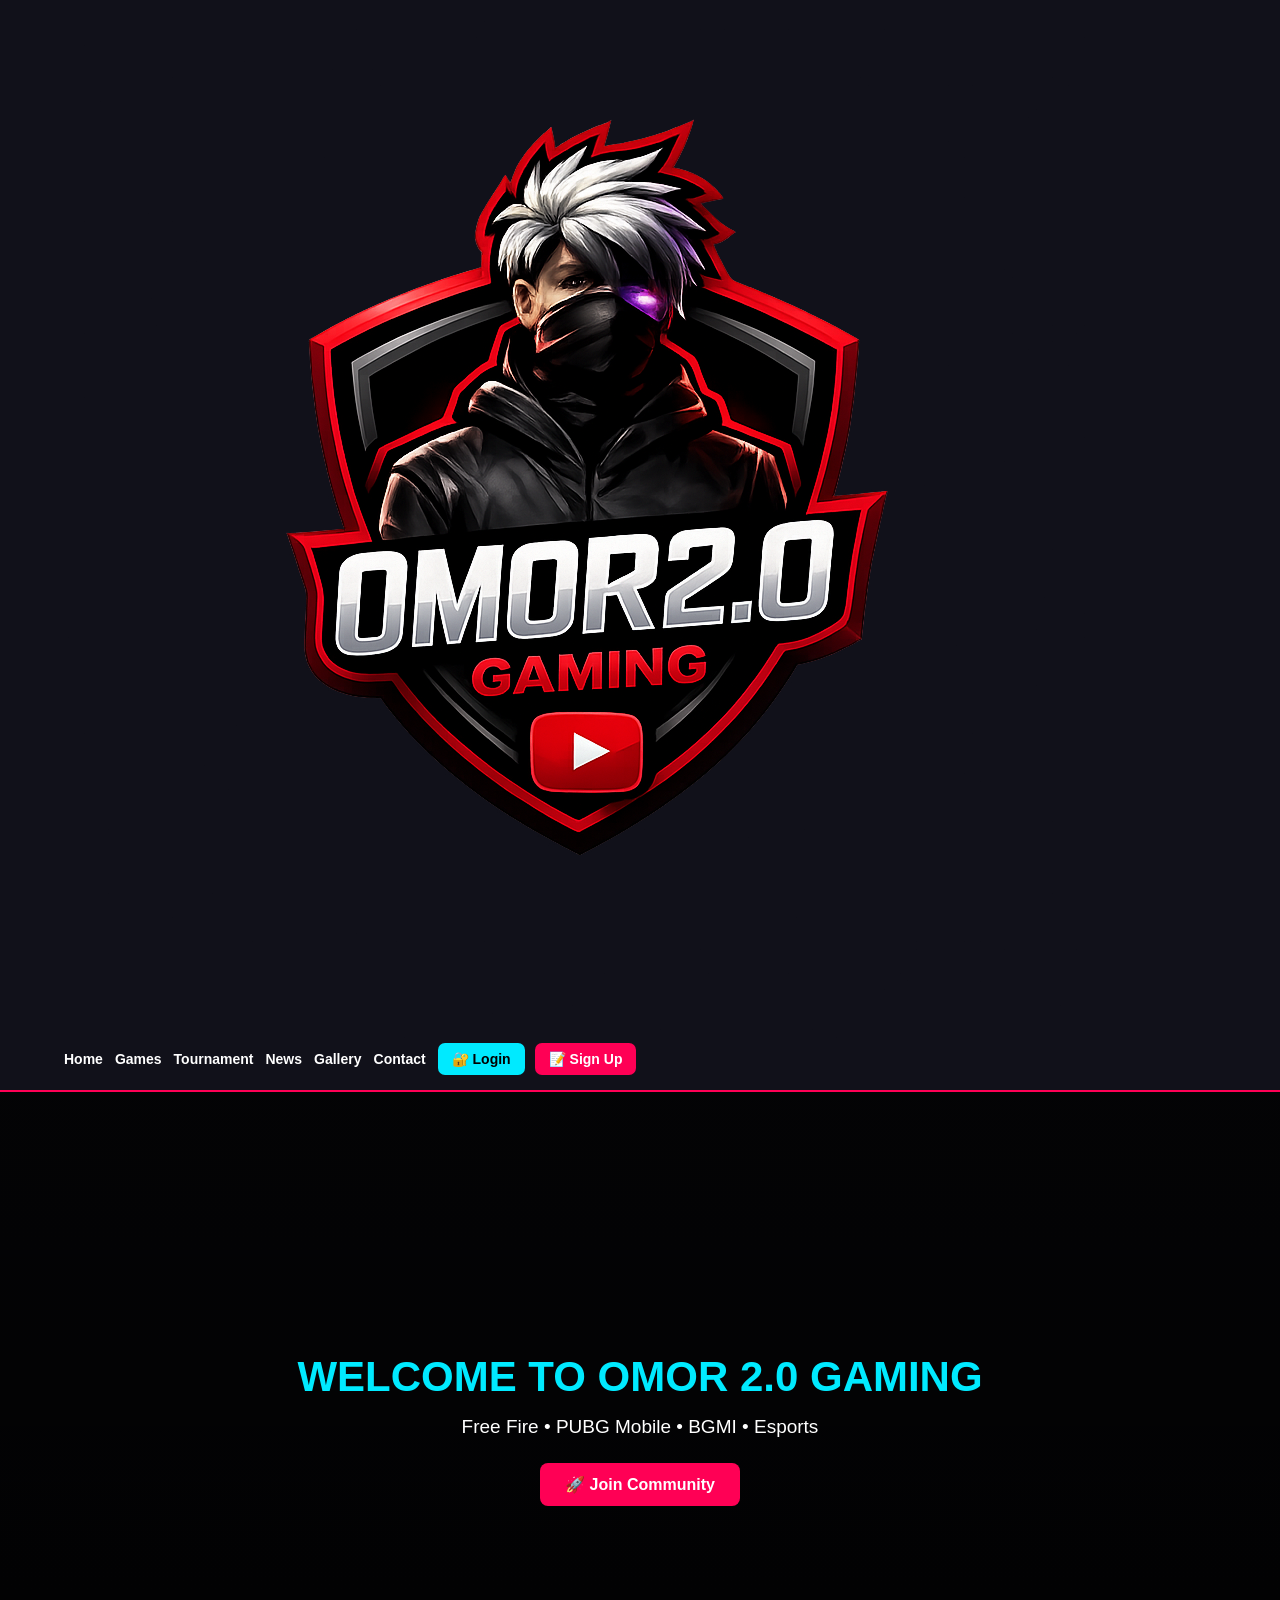
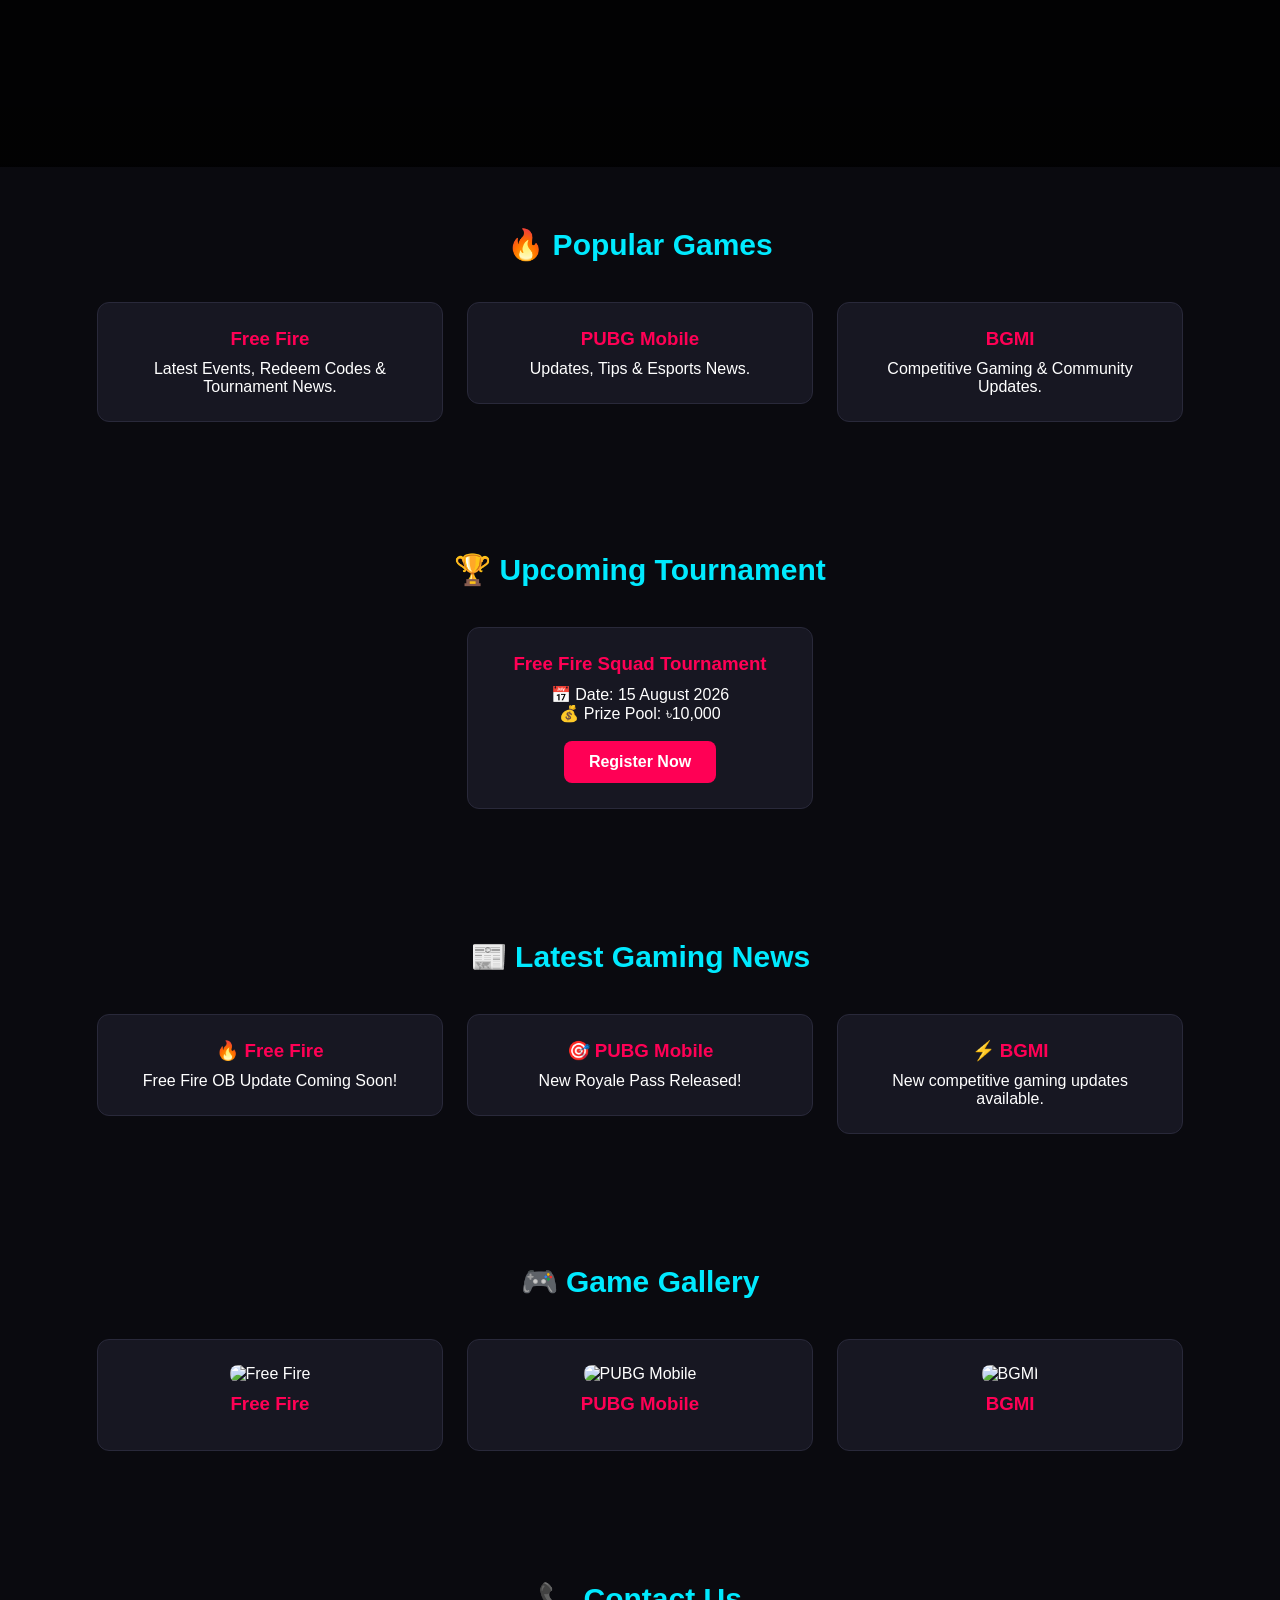
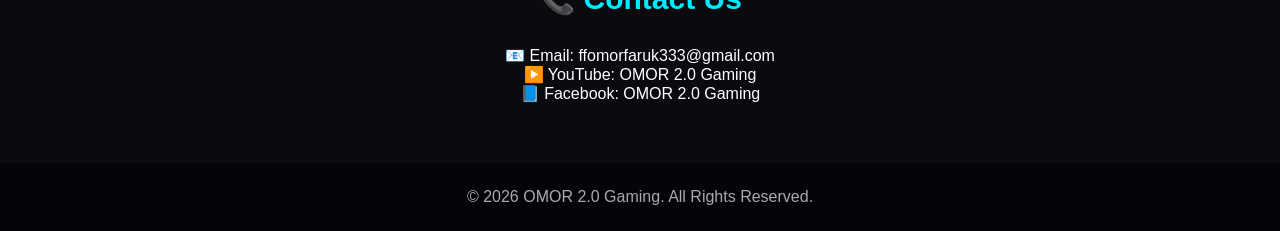
==== index.html @ 2eb61fa4 "Update index.html" ====
<!DOCTYPE html>
<html lang="en">

<head>

<meta charset="UTF-8">
<meta name="viewport" content="width=device-width, initial-scale=1.0">

<title>OMOR 2.0 Gaming</title>

<style>

*{
margin:0;
padding:0;
box-sizing:border-box;
scroll-behavior:smooth;
}

body{
font-family:Arial,sans-serif;
background:#0a0a0f;
color:white;
}

header{

background:#11111a;

padding:15px 5%;

display:flex;

justify-content:space-between;

align-items:center;

flex-wrap:wrap;

border-bottom:2px solid #ff0055;

position:sticky;

top:0;

z-index:1000;
}

.logo h1{
color:#00eaff;
font-size:22px;
}

nav{

display:flex;

align-items:center;

gap:12px;

flex-wrap:wrap;
}

nav a{

color:white;

text-decoration:none;

font-weight:bold;

font-size:14px;
}

nav a:hover{
color:#00eaff;
}

.login-btn{

background:#00eaff;

color:#000 !important;

padding:8px 14px;

border-radius:7px;
}

.signup-btn{

background:#ff0055;

color:white !important;

padding:8px 14px;

border-radius:7px;
}

#userArea{

display:flex;

align-items:center;

gap:10px;

flex-wrap:wrap;
}

.welcome{

color:#00ff88;

font-weight:bold;
}

.hero{

min-height:75vh;

display:flex;

flex-direction:column;

justify-content:center;

align-items:center;

text-align:center;

padding:30px 20px;

background:

linear-gradient(rgba(0,0,0,.65),rgba(0,0,0,.85)),

url("https://wallpapercave.com/wp/wp5128415.jpg");

background-size:cover;

background-position:center;
}

.hero h2{

font-size:42px;

color:#00eaff;

margin-bottom:15px;
}

.hero p{

font-size:19px;

margin-bottom:25px;
}

.btn{

display:inline-block;

padding:12px 25px;

background:#ff0055;

color:white;

text-decoration:none;

border-radius:8px;

font-weight:bold;
}

section{

padding:60px 5%;

text-align:center;
}

section h2{

color:#00eaff;

margin-bottom:30px;

font-size:30px;
}

.card{

display:inline-block;

vertical-align:top;

width:30%;

min-width:250px;

margin:10px;

padding:25px;

background:#171722;

border:1px solid #29293a;

border-radius:12px;
}

.card h3{

color:#ff0055;

margin-bottom:10px;
}

.gallery img{

width:100%;

height:190px;

object-fit:cover;

border-radius:8px;

margin-bottom:10px;
}

.contact p{
margin:10px;
}

footer{

background:#050509;

text-align:center;

padding:25px;

color:#aaa;
}

@media(max-width:700px){

header{

flex-direction:column;

gap:12px;
}

nav{

justify-content:center;
}

.hero h2{

font-size:30px;
}

.hero p{

font-size:16px;
}

.card{

width:90%;
}

}

</style>

</head>

<body>


<header>

<div class="logo">

<img src="file_00000000846081fab94b4e0616ced543.png" alt="OMOR 2.0 Gaming Logo">

</div>


<nav>

<a href="#home">Home</a>

<a href="#games">Games</a>

<a href="#tournament">Tournament</a>

<a href="#news">News</a>

<a href="#gallery">Gallery</a>

<a href="#contact">Contact</a>


<div id="userArea">

<a href="login.html" class="login-btn" id="loginBtn">
🔐 Login
</a>

<a href="signup.html" class="signup-btn" id="signupBtn">
📝 Sign Up
</a>

</div>

</nav>

</header>


<section class="hero" id="home">

<h2>WELCOME TO OMOR 2.0 GAMING</h2>

<p>
Free Fire • PUBG Mobile • BGMI • Esports
</p>

<a href="signup.html" class="btn">
🚀 Join Community
</a>

</section>


<section id="games">

<h2>🔥 Popular Games</h2>

<div class="card">

<h3>Free Fire</h3>

<p>
Latest Events, Redeem Codes & Tournament News.
</p>

</div>


<div class="card">

<h3>PUBG Mobile</h3>

<p>
Updates, Tips & Esports News.
</p>

</div>


<div class="card">

<h3>BGMI</h3>

<p>
Competitive Gaming & Community Updates.
</p>

</div>

</section>


<section id="tournament">

<h2>🏆 Upcoming Tournament</h2>

<div class="card">

<h3>Free Fire Squad Tournament</h3>

<p>📅 Date: 15 August 2026</p>

<p>💰 Prize Pool: ৳10,000</p>

<br>

<a href="register.html" class="btn">
  Register Now
</a>

</div>

</section>


<section id="news">

<h2>📰 Latest Gaming News</h2>

<div class="card">

<h3>🔥 Free Fire</h3>

<p>
Free Fire OB Update Coming Soon!
</p>

</div>


<div class="card">

<h3>🎯 PUBG Mobile</h3>

<p>
New Royale Pass Released!
</p>

</div>


<div class="card">

<h3>⚡ BGMI</h3>

<p>
New competitive gaming updates available.
</p>

</div>

</section>


<section class="gallery" id="gallery">

<h2>🎮 Game Gallery</h2>


<div class="card">

<img
src="https://wallpapercave.com/wp/wp5128415.jpg"
alt="Free Fire"
>

<h3>Free Fire</h3>

</div>


<div class="card">

<img
src="https://wallpapercave.com/wp/wp6113649.jpg"
alt="PUBG Mobile"
>

<h3>PUBG Mobile</h3>

</div>


<div class="card">

<img
src="https://wallpapercave.com/wp/wp7418474.jpg"
alt="BGMI"
>

<h3>BGMI</h3>

</div>

</section>


<section id="contact">

<h2>📞 Contact Us</h2>

<p>📧 Email: ffomorfaruk333@gmail.com</p>

<p>▶️ YouTube: OMOR 2.0 Gaming</p>

<p>📘 Facebook: OMOR 2.0 Gaming</p>

</section>


<footer>

<p>
© 2026 OMOR 2.0 Gaming. All Rights Reserved.
</p>

</footer>


<script>

document.addEventListener(
"DOMContentLoaded",
function(){

const loggedIn =
localStorage.getItem("omorLoggedIn");

const savedUser =
localStorage.getItem("omorUser");

const loginBtn =
document.getElementById("loginBtn");

const signupBtn =
document.getElementById("signupBtn");

const userArea =
document.getElementById("userArea");


if(
loggedIn === "true" &&
savedUser
){

let user;

try{

user=JSON.parse(savedUser);

}catch(error){

localStorage.removeItem("omorLoggedIn");

return;

}


if(loginBtn){
loginBtn.remove();
}

if(signupBtn){
signupBtn.remove();
}


const welcome =
document.createElement("span");

welcome.className="welcome";

welcome.textContent =
"👤 Welcome, " +
(user.name || "User");


userArea.appendChild(welcome);


const logoutBtn =
document.createElement("a");

logoutBtn.href="#";

logoutBtn.className="signup-btn";

logoutBtn.textContent=
"🚪 Logout";


logoutBtn.onclick =
function(e){

e.preventDefault();

localStorage.removeItem(
"omorLoggedIn"
);

window.location.reload();

};


userArea.appendChild(
logoutBtn
);

}

});

</script>


</body>

</html>
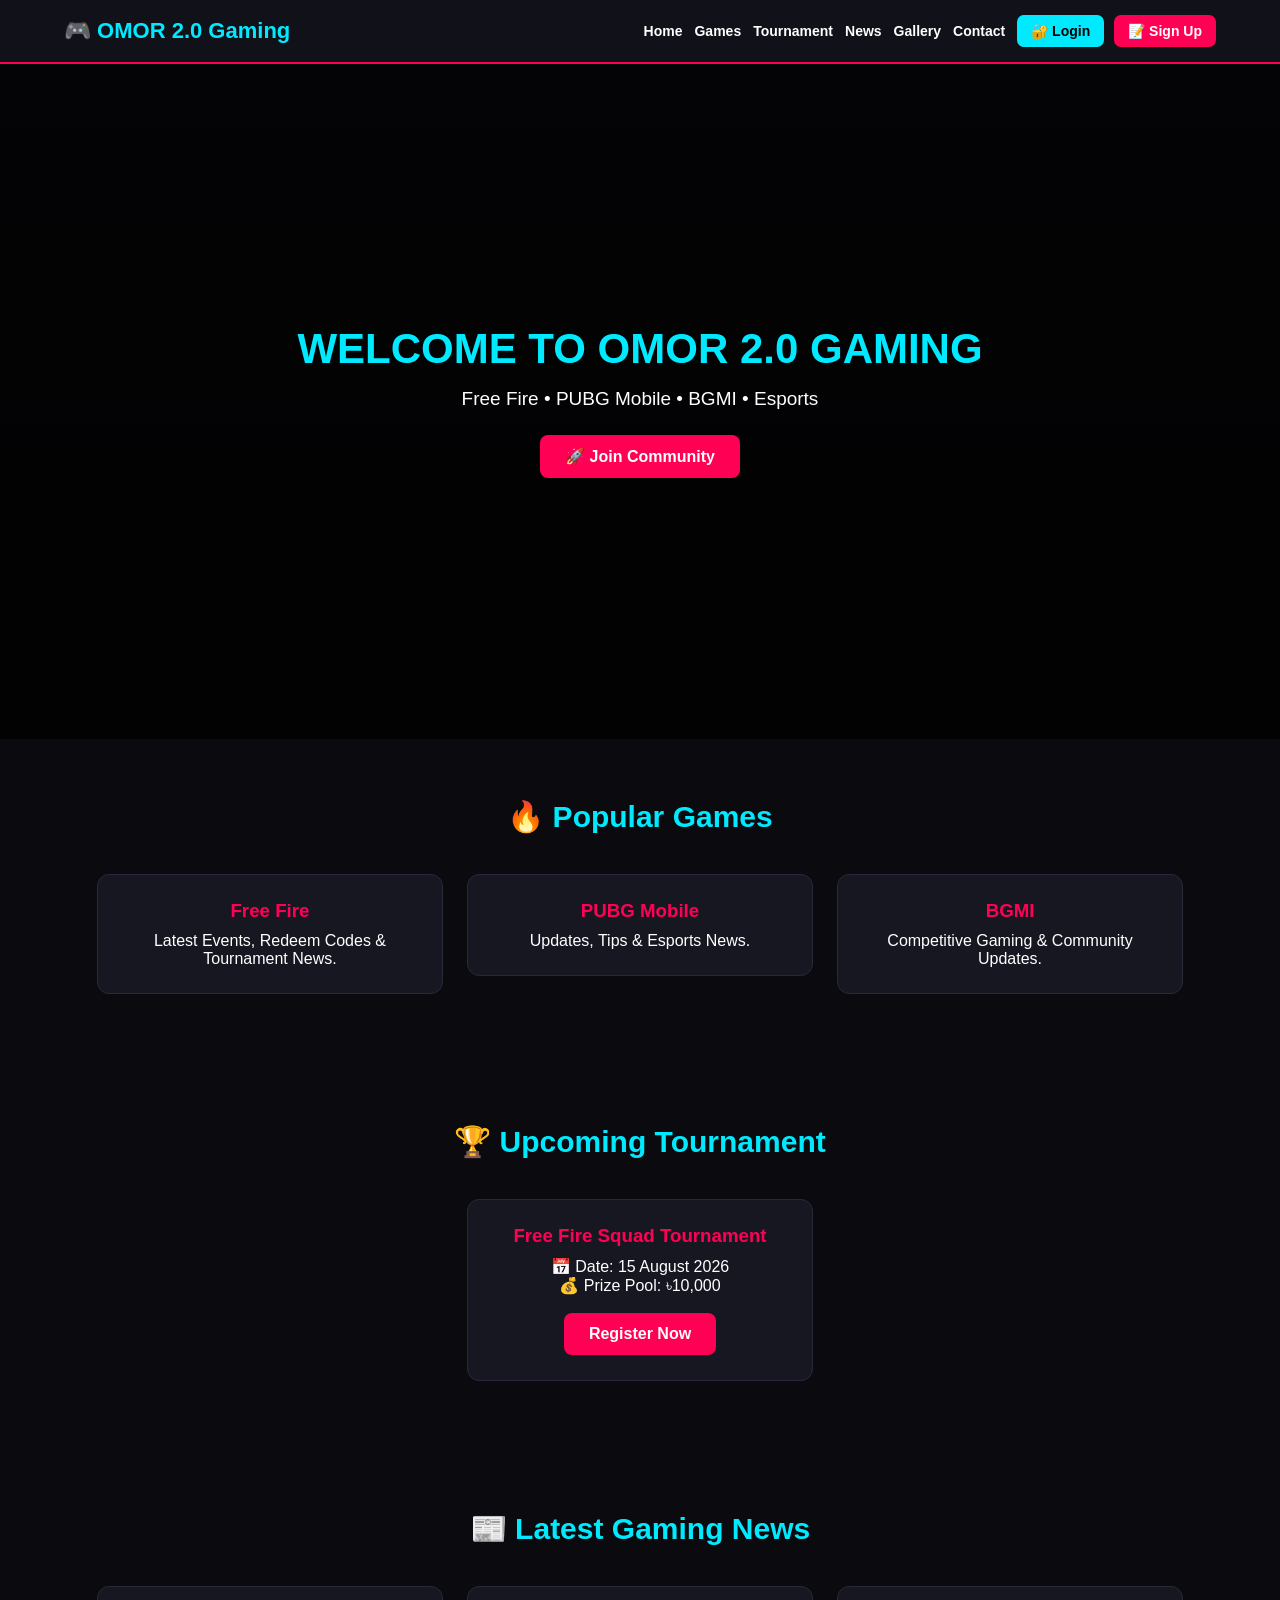
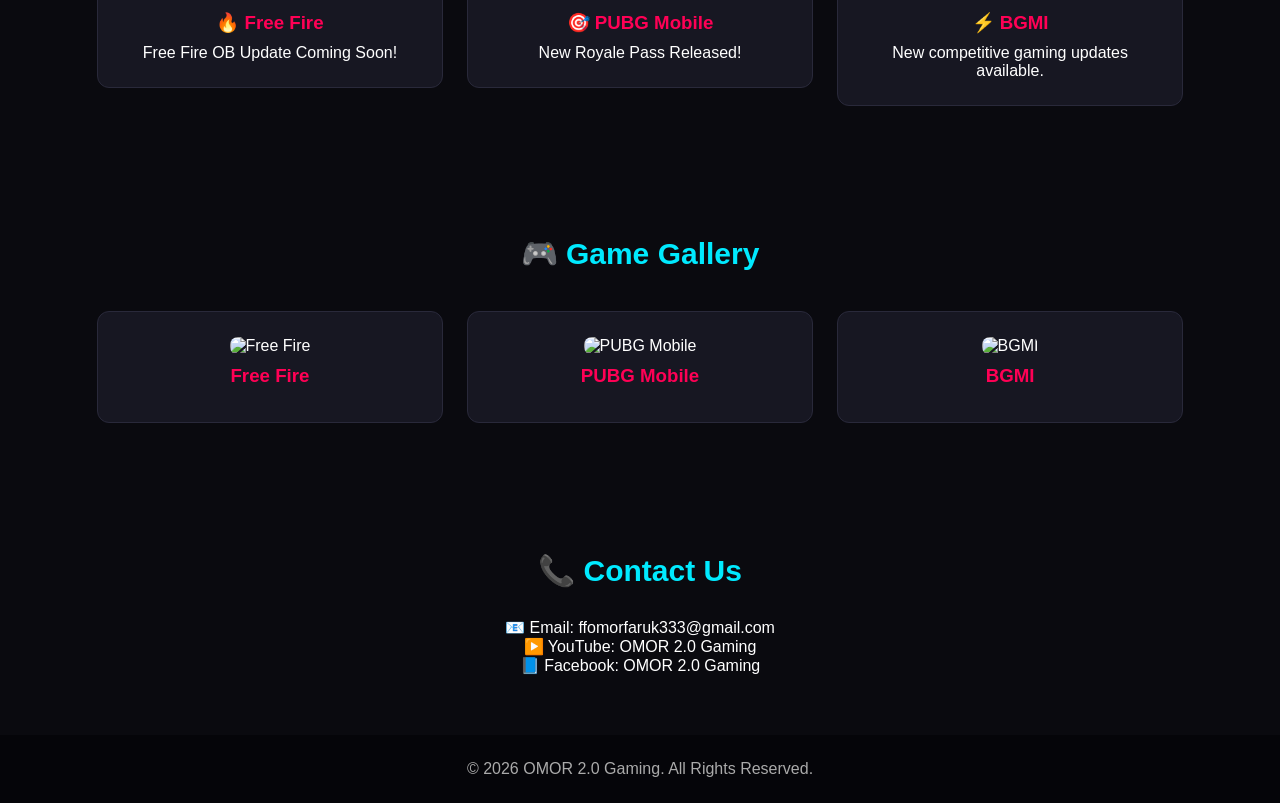
==== commit 2c9c371f: "Update index.html" ====
--- a/index.html
+++ b/index.html
@@ -291,7 +291,7 @@
 
 <div class="logo">
 
-<img src="file_00000000846081fab94b4e0616ced543.png" alt="OMOR 2.0 Gaming Logo">
+<h1>🎮 OMOR 2.0 Gaming</h1>
 
 </div>
 
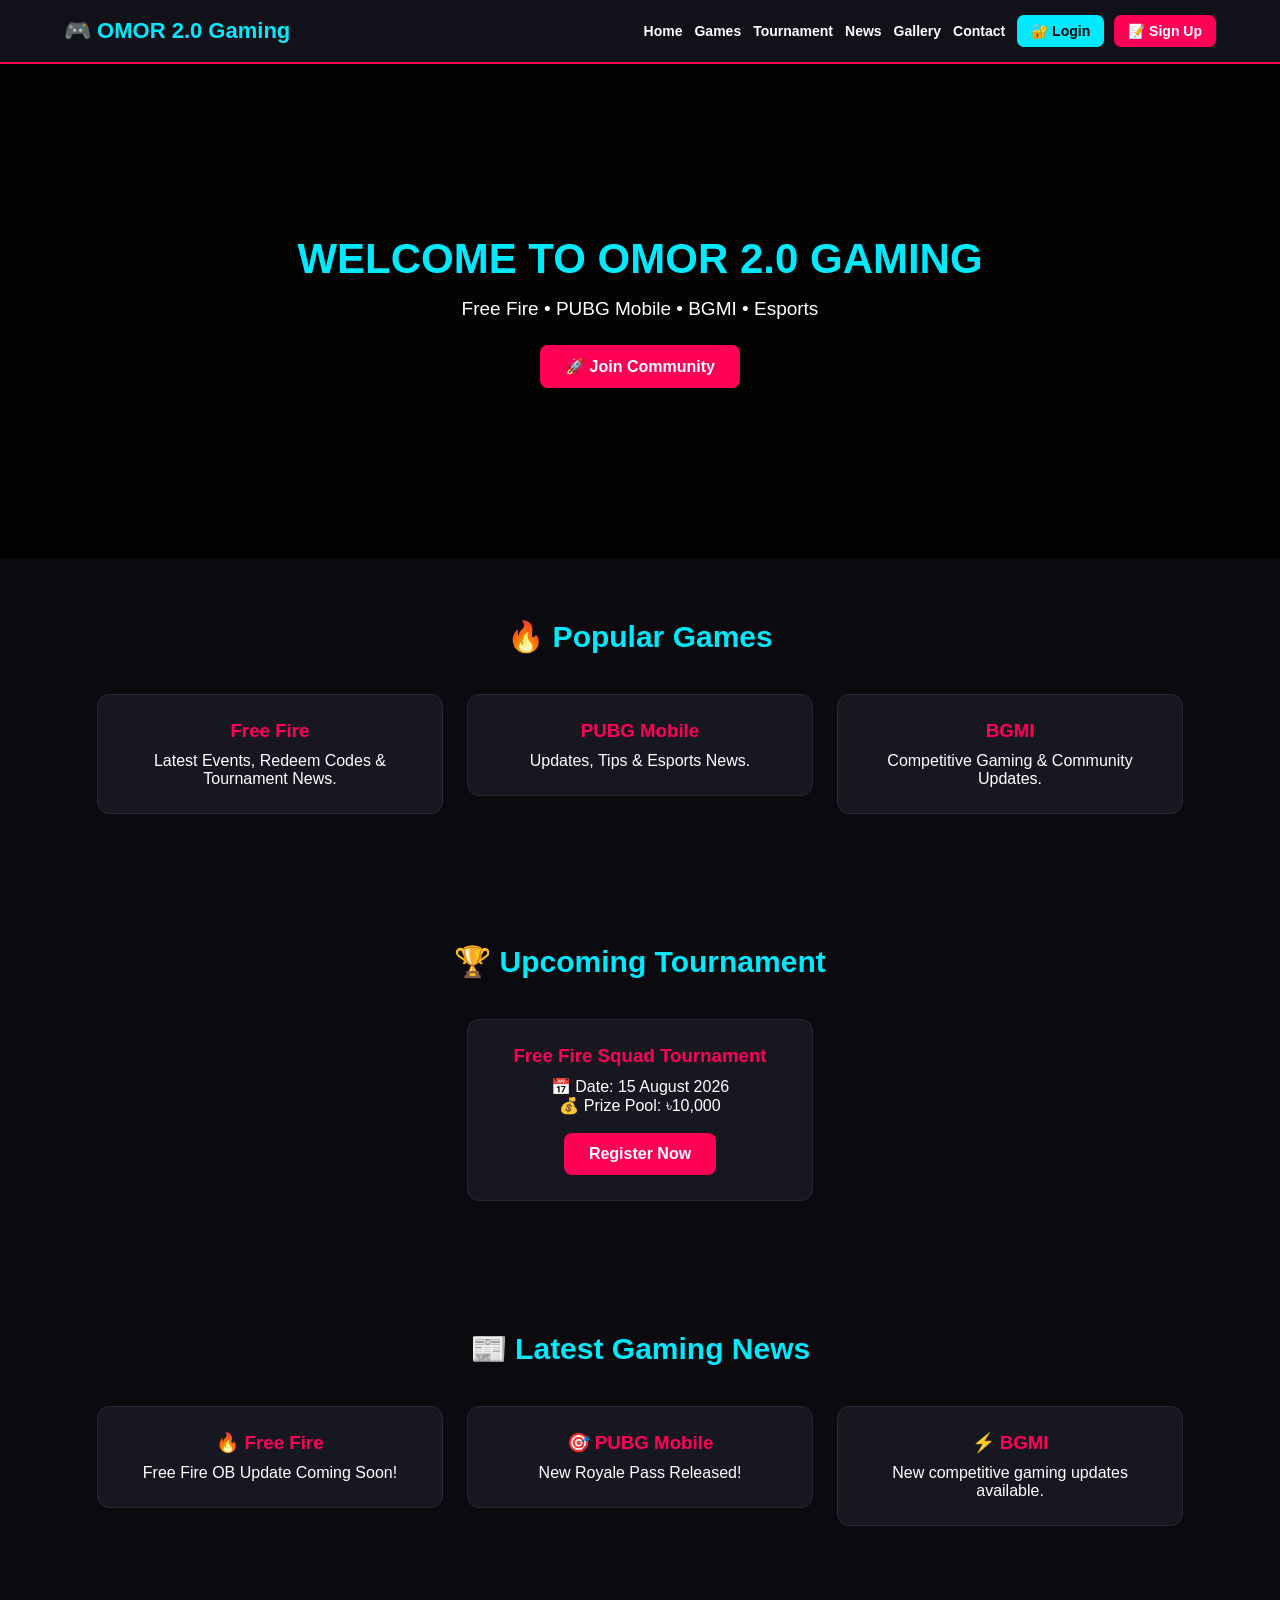
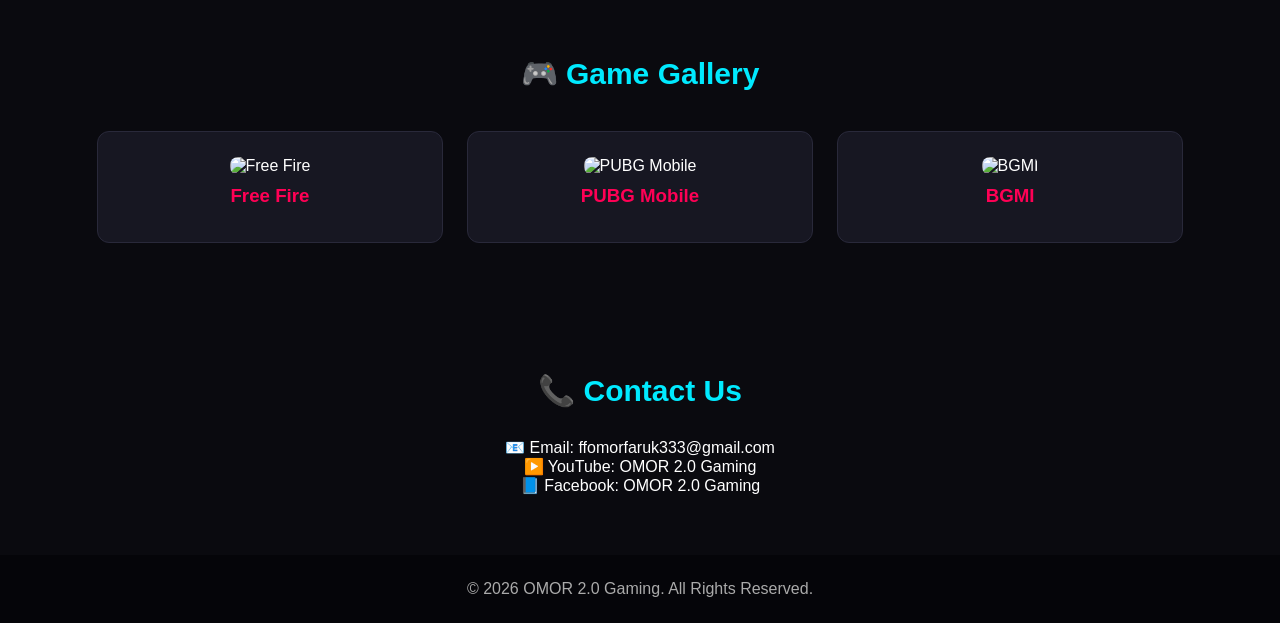
==== commit 31f6377e: "Update index.html" ====
--- a/index.html
+++ b/index.html
@@ -119,7 +119,7 @@
 
 .hero{
 
-min-height:75vh;
+min-height:55vh;
 
 display:flex;
 
@@ -143,7 +143,11 @@
 
 background-position:center;
 }
-
+.hero img {
+  width: 70%;
+  max-height: 400px;
+  object-fit: contain;
+}
 .hero h2{
 
 font-size:42px;
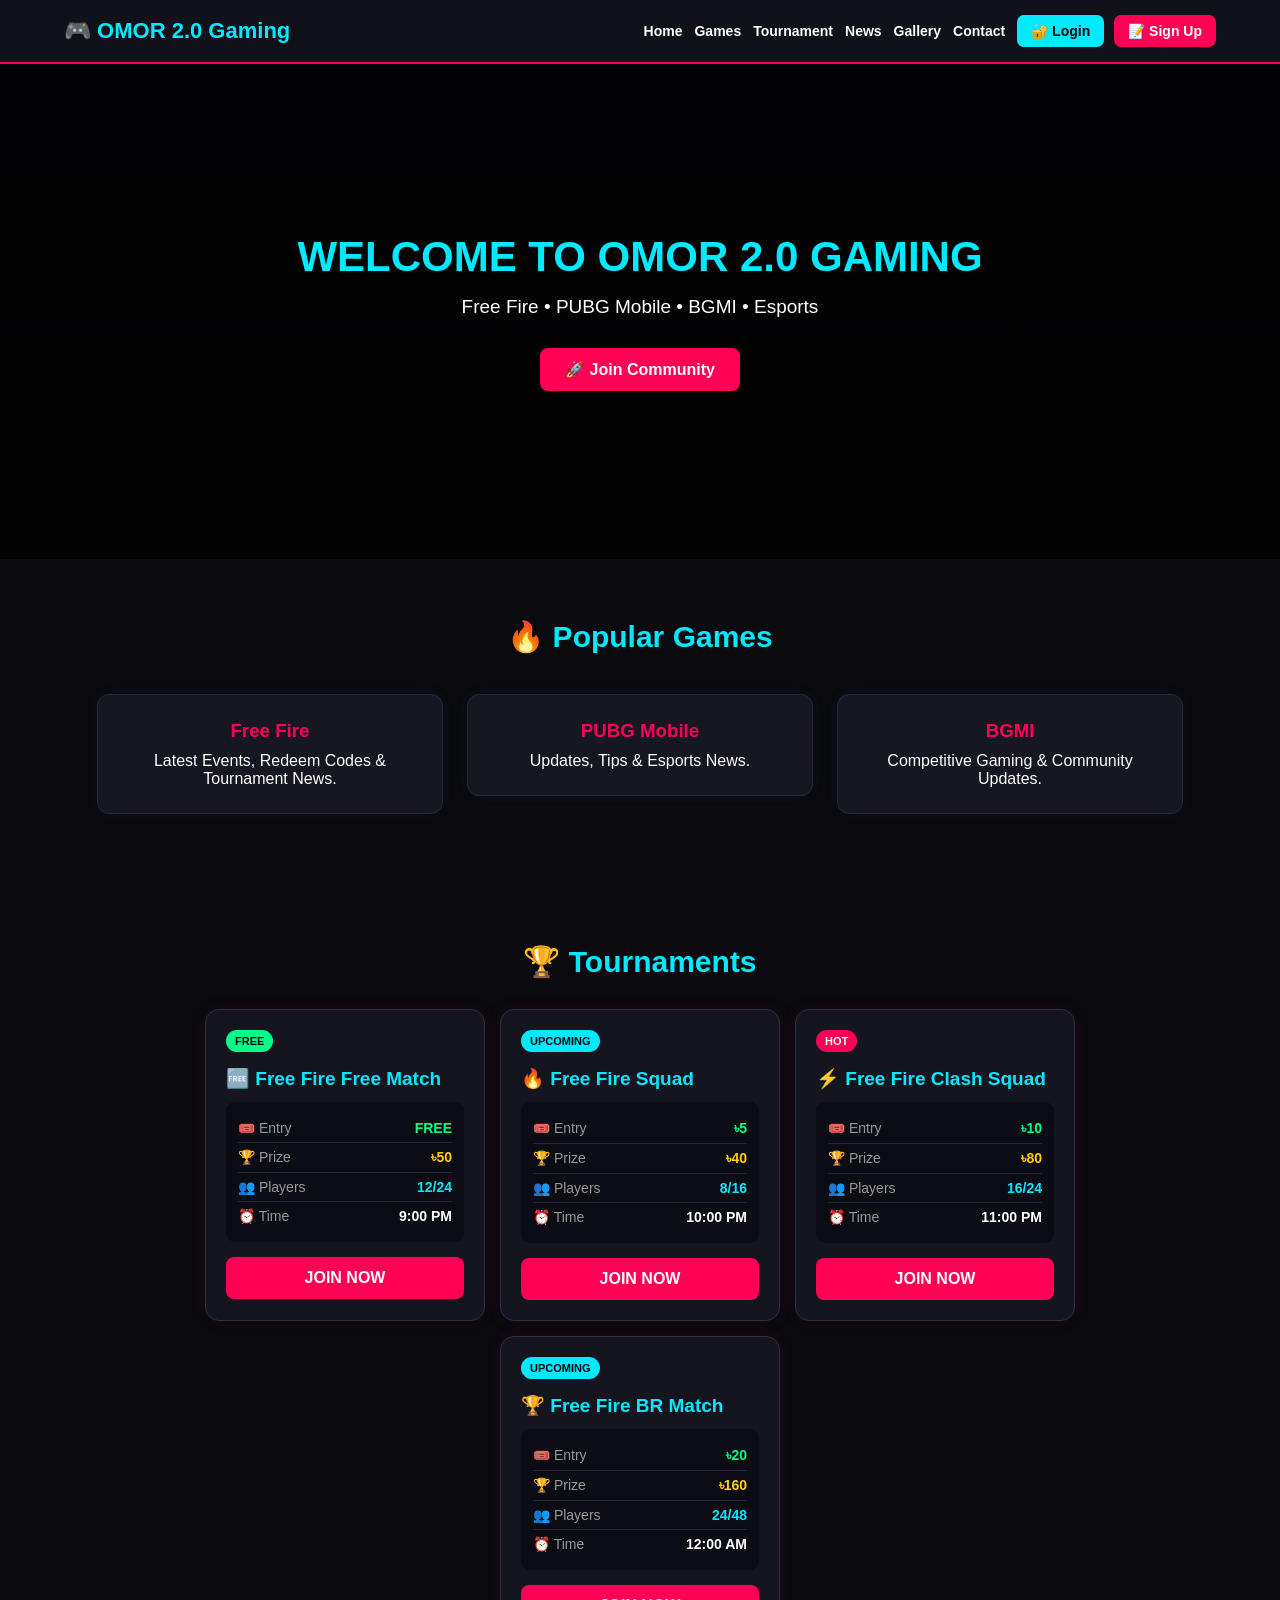
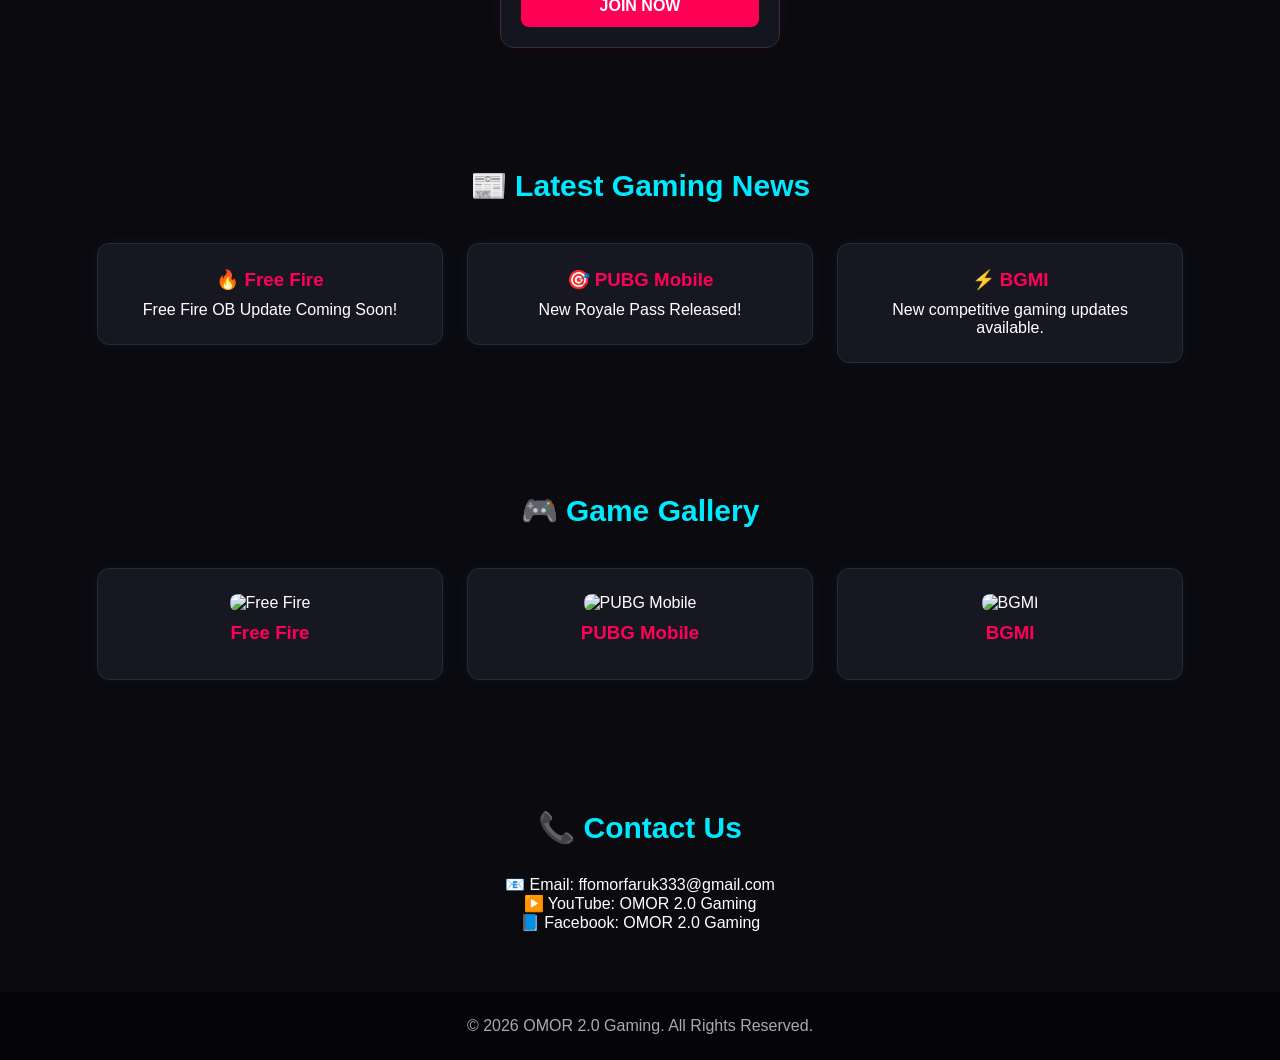
==== commit 78bd8ebe: "Update index.html" ====
--- a/index.html
+++ b/index.html
@@ -11,276 +11,369 @@
 <style>
 
 *{
-margin:0;
-padding:0;
-box-sizing:border-box;
-scroll-behavior:smooth;
+  margin:0;
+  padding:0;
+  box-sizing:border-box;
+  scroll-behavior:smooth;
 }
 
 body{
-font-family:Arial,sans-serif;
-background:#0a0a0f;
-color:white;
-}
+  font-family:Arial,sans-serif;
+  background:#0a0a0f;
+  color:white;
+}
+
+/* ================= HEADER ================= */
 
 header{
-
-background:#11111a;
-
-padding:15px 5%;
-
-display:flex;
-
-justify-content:space-between;
-
-align-items:center;
-
-flex-wrap:wrap;
-
-border-bottom:2px solid #ff0055;
-
-position:sticky;
-
-top:0;
-
-z-index:1000;
+  background:#11111a;
+  padding:15px 5%;
+  display:flex;
+  justify-content:space-between;
+  align-items:center;
+  flex-wrap:wrap;
+  border-bottom:2px solid #ff0055;
+  position:sticky;
+  top:0;
+  z-index:1000;
 }
 
 .logo h1{
-color:#00eaff;
-font-size:22px;
+  color:#00eaff;
+  font-size:22px;
 }
 
 nav{
-
-display:flex;
-
-align-items:center;
-
-gap:12px;
-
-flex-wrap:wrap;
+  display:flex;
+  align-items:center;
+  gap:12px;
+  flex-wrap:wrap;
 }
 
 nav a{
-
-color:white;
-
-text-decoration:none;
-
-font-weight:bold;
-
-font-size:14px;
+  color:white;
+  text-decoration:none;
+  font-weight:bold;
+  font-size:14px;
 }
 
 nav a:hover{
-color:#00eaff;
+  color:#00eaff;
 }
 
 .login-btn{
-
-background:#00eaff;
-
-color:#000 !important;
-
-padding:8px 14px;
-
-border-radius:7px;
+  background:#00eaff;
+  color:#000 !important;
+  padding:8px 14px;
+  border-radius:7px;
 }
 
 .signup-btn{
-
-background:#ff0055;
-
-color:white !important;
-
-padding:8px 14px;
-
-border-radius:7px;
+  background:#ff0055;
+  color:white !important;
+  padding:8px 14px;
+  border-radius:7px;
 }
 
 #userArea{
-
-display:flex;
-
-align-items:center;
-
-gap:10px;
-
-flex-wrap:wrap;
+  display:flex;
+  align-items:center;
+  gap:10px;
+  flex-wrap:wrap;
 }
 
 .welcome{
-
-color:#00ff88;
-
-font-weight:bold;
-}
+  color:#00ff88;
+  font-weight:bold;
+}
+
+/* ================= HERO ================= */
 
 .hero{
-
-min-height:55vh;
-
-display:flex;
-
-flex-direction:column;
-
-justify-content:center;
-
-align-items:center;
-
-text-align:center;
-
-padding:30px 20px;
-
-background:
-
-linear-gradient(rgba(0,0,0,.65),rgba(0,0,0,.85)),
-
-url("https://wallpapercave.com/wp/wp5128415.jpg");
-
-background-size:cover;
-
-background-position:center;
-}
-.hero img {
-  width: 70%;
-  max-height: 400px;
-  object-fit: contain;
-}
+  min-height:55vh;
+
+  display:flex;
+  flex-direction:column;
+  justify-content:center;
+  align-items:center;
+
+  text-align:center;
+
+  padding:30px 20px;
+
+  background:
+  linear-gradient(rgba(0,0,0,.65),rgba(0,0,0,.85)),
+  url("https://wallpapercave.com/wp/wp5128415.jpg");
+
+  background-size:cover;
+  background-position:center;
+}
+
 .hero h2{
-
-font-size:42px;
-
-color:#00eaff;
-
-margin-bottom:15px;
+  font-size:42px;
+  color:#00eaff;
+  margin-bottom:15px;
 }
 
 .hero p{
-
-font-size:19px;
-
-margin-bottom:25px;
-}
+  font-size:19px;
+  margin-bottom:25px;
+}
+
+.hero .btn{
+  margin-top:5px;
+}
+
+/* ================= BUTTON ================= */
 
 .btn{
-
-display:inline-block;
-
-padding:12px 25px;
-
-background:#ff0055;
-
-color:white;
-
-text-decoration:none;
-
-border-radius:8px;
-
-font-weight:bold;
-}
+  display:inline-block;
+  padding:12px 25px;
+  background:#ff0055;
+  color:white;
+  text-decoration:none;
+  border-radius:8px;
+  font-weight:bold;
+  transition:.2s;
+}
+
+.btn:hover{
+  background:#00eaff;
+  color:#000;
+  transform:translateY(-2px);
+}
+
+/* ================= GENERAL SECTION ================= */
 
 section{
-
-padding:60px 5%;
-
-text-align:center;
+  padding:60px 5%;
+  text-align:center;
 }
 
 section h2{
-
-color:#00eaff;
-
-margin-bottom:30px;
-
-font-size:30px;
-}
+  color:#00eaff;
+  margin-bottom:30px;
+  font-size:30px;
+}
+
+/* ================= GAME CARD ================= */
 
 .card{
-
-display:inline-block;
-
-vertical-align:top;
-
-width:30%;
-
-min-width:250px;
-
-margin:10px;
-
-padding:25px;
-
-background:#171722;
-
-border:1px solid #29293a;
-
-border-radius:12px;
+  display:inline-block;
+  vertical-align:top;
+
+  width:30%;
+  min-width:250px;
+
+  margin:10px;
+  padding:25px;
+
+  background:#171722;
+
+  border:1px solid #29293a;
+
+  border-radius:12px;
+
+  box-shadow:0 0 15px rgba(0,234,255,.05);
+
+  transition:.2s;
+}
+
+.card:hover{
+  transform:translateY(-4px);
+  border-color:#00eaff;
 }
 
 .card h3{
-
-color:#ff0055;
-
-margin-bottom:10px;
-}
+  color:#ff0055;
+  margin-bottom:10px;
+}
+
+/* ================= TOURNAMENT ================= */
+
+.tournament-grid{
+  display:flex;
+  justify-content:center;
+  align-items:stretch;
+  flex-wrap:wrap;
+  gap:15px;
+}
+
+.tournament-card{
+
+  width:280px;
+
+  background:#151520;
+
+  border:1px solid #303044;
+
+  border-radius:14px;
+
+  padding:20px;
+
+  text-align:left;
+
+  box-shadow:0 0 18px rgba(255,0,85,.08);
+
+  transition:.2s;
+}
+
+.tournament-card:hover{
+  transform:translateY(-5px);
+  border-color:#ff0055;
+}
+
+.tournament-title{
+  color:#00eaff;
+  font-size:19px;
+  margin-bottom:12px;
+}
+
+.status{
+  display:inline-block;
+
+  padding:5px 9px;
+
+  border-radius:20px;
+
+  font-size:11px;
+
+  font-weight:bold;
+
+  margin-bottom:15px;
+}
+
+.status-free{
+  background:#00ff88;
+  color:#000;
+}
+
+.status-upcoming{
+  background:#00eaff;
+  color:#000;
+}
+
+.status-hot{
+  background:#ff0055;
+  color:white;
+}
+
+.tournament-info{
+  background:#0c0c14;
+
+  border-radius:9px;
+
+  padding:12px;
+
+  margin:10px 0 15px;
+}
+
+.tournament-row{
+  display:flex;
+  justify-content:space-between;
+
+  padding:6px 0;
+
+  border-bottom:1px solid #252535;
+
+  font-size:14px;
+}
+
+.tournament-row:last-child{
+  border-bottom:0;
+}
+
+.tournament-row span:first-child{
+  color:#999;
+}
+
+.tournament-row span:last-child{
+  color:white;
+  font-weight:bold;
+}
+
+.entry{
+  color:#00ff88 !important;
+}
+
+.prize{
+  color:#ffd000 !important;
+}
+
+.slots{
+  color:#00eaff !important;
+}
+
+.tournament-card .btn{
+  width:100%;
+  text-align:center;
+}
+
+/* ================= NEWS ================= */
+
+.news-card{
+  text-align:center;
+}
+
+/* ================= GALLERY ================= */
 
 .gallery img{
-
-width:100%;
-
-height:190px;
-
-object-fit:cover;
-
-border-radius:8px;
-
-margin-bottom:10px;
-}
+  width:100%;
+  height:190px;
+  object-fit:cover;
+  border-radius:8px;
+  margin-bottom:10px;
+}
+
+/* ================= CONTACT ================= */
 
 .contact p{
-margin:10px;
-}
+  margin:10px;
+  color:#ccc;
+}
+
+/* ================= FOOTER ================= */
 
 footer{
-
-background:#050509;
-
-text-align:center;
-
-padding:25px;
-
-color:#aaa;
-}
+  background:#050509;
+  text-align:center;
+  padding:25px;
+  color:#aaa;
+}
+
+/* ================= MOBILE ================= */
 
 @media(max-width:700px){
 
-header{
-
-flex-direction:column;
-
-gap:12px;
-}
-
-nav{
-
-justify-content:center;
-}
-
-.hero h2{
-
-font-size:30px;
-}
-
-.hero p{
-
-font-size:16px;
-}
-
-.card{
-
-width:90%;
-}
+  header{
+    flex-direction:column;
+    gap:12px;
+  }
+
+  nav{
+    justify-content:center;
+  }
+
+  .hero{
+    min-height:55vh;
+  }
+
+  .hero h2{
+    font-size:30px;
+  }
+
+  .hero p{
+    font-size:16px;
+  }
+
+  .card{
+    width:90%;
+  }
+
+  .tournament-card{
+    width:100%;
+    max-width:360px;
+  }
 
 }
 
@@ -290,6 +383,8 @@
 
 <body>
 
+
+<!-- ================= HEADER ================= -->
 
 <header>
 
@@ -332,6 +427,8 @@
 </header>
 
 
+<!-- ================= HOME ================= -->
+
 <section class="hero" id="home">
 
 <h2>WELCOME TO OMOR 2.0 GAMING</h2>
@@ -347,9 +444,12 @@
 </section>
 
 
+<!-- ================= GAMES ================= -->
+
 <section id="games">
 
 <h2>🔥 Popular Games</h2>
+
 
 <div class="card">
 
@@ -386,34 +486,292 @@
 </section>
 
 
+<!-- ================= TOURNAMENT ================= -->
+
 <section id="tournament">
 
-<h2>🏆 Upcoming Tournament</h2>
-
-<div class="card">
-
-<h3>Free Fire Squad Tournament</h3>
-
-<p>📅 Date: 15 August 2026</p>
-
-<p>💰 Prize Pool: ৳10,000</p>
-
-<br>
+<h2>🏆 Tournaments</h2>
+
+<div class="tournament-grid">
+
+
+<!-- FREE -->
+
+<div class="tournament-card">
+
+<span class="status status-free">
+FREE
+</span>
+
+<h3 class="tournament-title">
+🆓 Free Fire Free Match
+</h3>
+
+<div class="tournament-info">
+
+<div class="tournament-row">
+
+<span>🎟️ Entry</span>
+
+<span class="entry">
+FREE
+</span>
+
+</div>
+
+
+<div class="tournament-row">
+
+<span>🏆 Prize</span>
+
+<span class="prize">
+৳50
+</span>
+
+</div>
+
+
+<div class="tournament-row">
+
+<span>👥 Players</span>
+
+<span class="slots">
+12/24
+</span>
+
+</div>
+
+
+<div class="tournament-row">
+
+<span>⏰ Time</span>
+
+<span>
+9:00 PM
+</span>
+
+</div>
+
+</div>
 
 <a href="register.html" class="btn">
-  Register Now
+JOIN NOW
 </a>
 
 </div>
 
+
+<!-- ENTRY 5 -->
+
+<div class="tournament-card">
+
+<span class="status status-upcoming">
+UPCOMING
+</span>
+
+<h3 class="tournament-title">
+🔥 Free Fire Squad
+</h3>
+
+<div class="tournament-info">
+
+<div class="tournament-row">
+
+<span>🎟️ Entry</span>
+
+<span class="entry">
+৳5
+</span>
+
+</div>
+
+
+<div class="tournament-row">
+
+<span>🏆 Prize</span>
+
+<span class="prize">
+৳40
+</span>
+
+</div>
+
+
+<div class="tournament-row">
+
+<span>👥 Players</span>
+
+<span class="slots">
+8/16
+</span>
+
+</div>
+
+
+<div class="tournament-row">
+
+<span>⏰ Time</span>
+
+<span>
+10:00 PM
+</span>
+
+</div>
+
+</div>
+
+<a href="register.html" class="btn">
+JOIN NOW
+</a>
+
+</div>
+
+
+<!-- ENTRY 10 -->
+
+<div class="tournament-card">
+
+<span class="status status-hot">
+HOT
+</span>
+
+<h3 class="tournament-title">
+⚡ Free Fire Clash Squad
+</h3>
+
+<div class="tournament-info">
+
+<div class="tournament-row">
+
+<span>🎟️ Entry</span>
+
+<span class="entry">
+৳10
+</span>
+
+</div>
+
+
+<div class="tournament-row">
+
+<span>🏆 Prize</span>
+
+<span class="prize">
+৳80
+</span>
+
+</div>
+
+
+<div class="tournament-row">
+
+<span>👥 Players</span>
+
+<span class="slots">
+16/24
+</span>
+
+</div>
+
+
+<div class="tournament-row">
+
+<span>⏰ Time</span>
+
+<span>
+11:00 PM
+</span>
+
+</div>
+
+</div>
+
+<a href="register.html" class="btn">
+JOIN NOW
+</a>
+
+</div>
+
+
+<!-- ENTRY 20 -->
+
+<div class="tournament-card">
+
+<span class="status status-upcoming">
+UPCOMING
+</span>
+
+<h3 class="tournament-title">
+🏆 Free Fire BR Match
+</h3>
+
+<div class="tournament-info">
+
+<div class="tournament-row">
+
+<span>🎟️ Entry</span>
+
+<span class="entry">
+৳20
+</span>
+
+</div>
+
+
+<div class="tournament-row">
+
+<span>🏆 Prize</span>
+
+<span class="prize">
+৳160
+</span>
+
+</div>
+
+
+<div class="tournament-row">
+
+<span>👥 Players</span>
+
+<span class="slots">
+24/48
+</span>
+
+</div>
+
+
+<div class="tournament-row">
+
+<span>⏰ Time</span>
+
+<span>
+12:00 AM
+</span>
+
+</div>
+
+</div>
+
+<a href="register.html" class="btn">
+JOIN NOW
+</a>
+
+</div>
+
+
+</div>
+
 </section>
 
 
+<!-- ================= NEWS ================= -->
+
 <section id="news">
 
 <h2>📰 Latest Gaming News</h2>
 
-<div class="card">
+
+<div class="card news-card">
 
 <h3>🔥 Free Fire</h3>
 
@@ -424,7 +782,7 @@
 </div>
 
 
-<div class="card">
+<div class="card news-card">
 
 <h3>🎯 PUBG Mobile</h3>
 
@@ -435,7 +793,7 @@
 </div>
 
 
-<div class="card">
+<div class="card news-card">
 
 <h3>⚡ BGMI</h3>
 
@@ -447,6 +805,8 @@
 
 </section>
 
+
+<!-- ================= GALLERY ================= -->
 
 <section class="gallery" id="gallery">
 
@@ -491,18 +851,28 @@
 </section>
 
 
+<!-- ================= CONTACT ================= -->
+
 <section id="contact">
 
 <h2>📞 Contact Us</h2>
 
-<p>📧 Email: ffomorfaruk333@gmail.com</p>
-
-<p>▶️ YouTube: OMOR 2.0 Gaming</p>
-
-<p>📘 Facebook: OMOR 2.0 Gaming</p>
+<p>
+📧 Email: ffomorfaruk333@gmail.com
+</p>
+
+<p>
+▶️ YouTube: OMOR 2.0 Gaming
+</p>
+
+<p>
+📘 Facebook: OMOR 2.0 Gaming
+</p>
 
 </section>
 
+
+<!-- ================= FOOTER ================= -->
 
 <footer>
 
@@ -512,6 +882,8 @@
 
 </footer>
 
+
+<!-- ================= LOGIN SYSTEM ================= -->
 
 <script>
 
@@ -544,11 +916,13 @@
 
 try{
 
-user=JSON.parse(savedUser);
+user = JSON.parse(savedUser);
 
 }catch(error){
 
-localStorage.removeItem("omorLoggedIn");
+localStorage.removeItem(
+"omorLoggedIn"
+);
 
 return;
 
@@ -556,35 +930,45 @@
 
 
 if(loginBtn){
+
 loginBtn.remove();
-}
+
+}
+
 
 if(signupBtn){
+
 signupBtn.remove();
+
 }
 
 
 const welcome =
 document.createElement("span");
 
-welcome.className="welcome";
+welcome.className =
+"welcome";
 
 welcome.textContent =
 "👤 Welcome, " +
 (user.name || "User");
 
 
-userArea.appendChild(welcome);
+userArea.appendChild(
+welcome
+);
 
 
 const logoutBtn =
 document.createElement("a");
 
-logoutBtn.href="#";
-
-logoutBtn.className="signup-btn";
-
-logoutBtn.textContent=
+logoutBtn.href =
+"#";
+
+logoutBtn.className =
+"signup-btn";
+
+logoutBtn.textContent =
 "🚪 Logout";
 
 
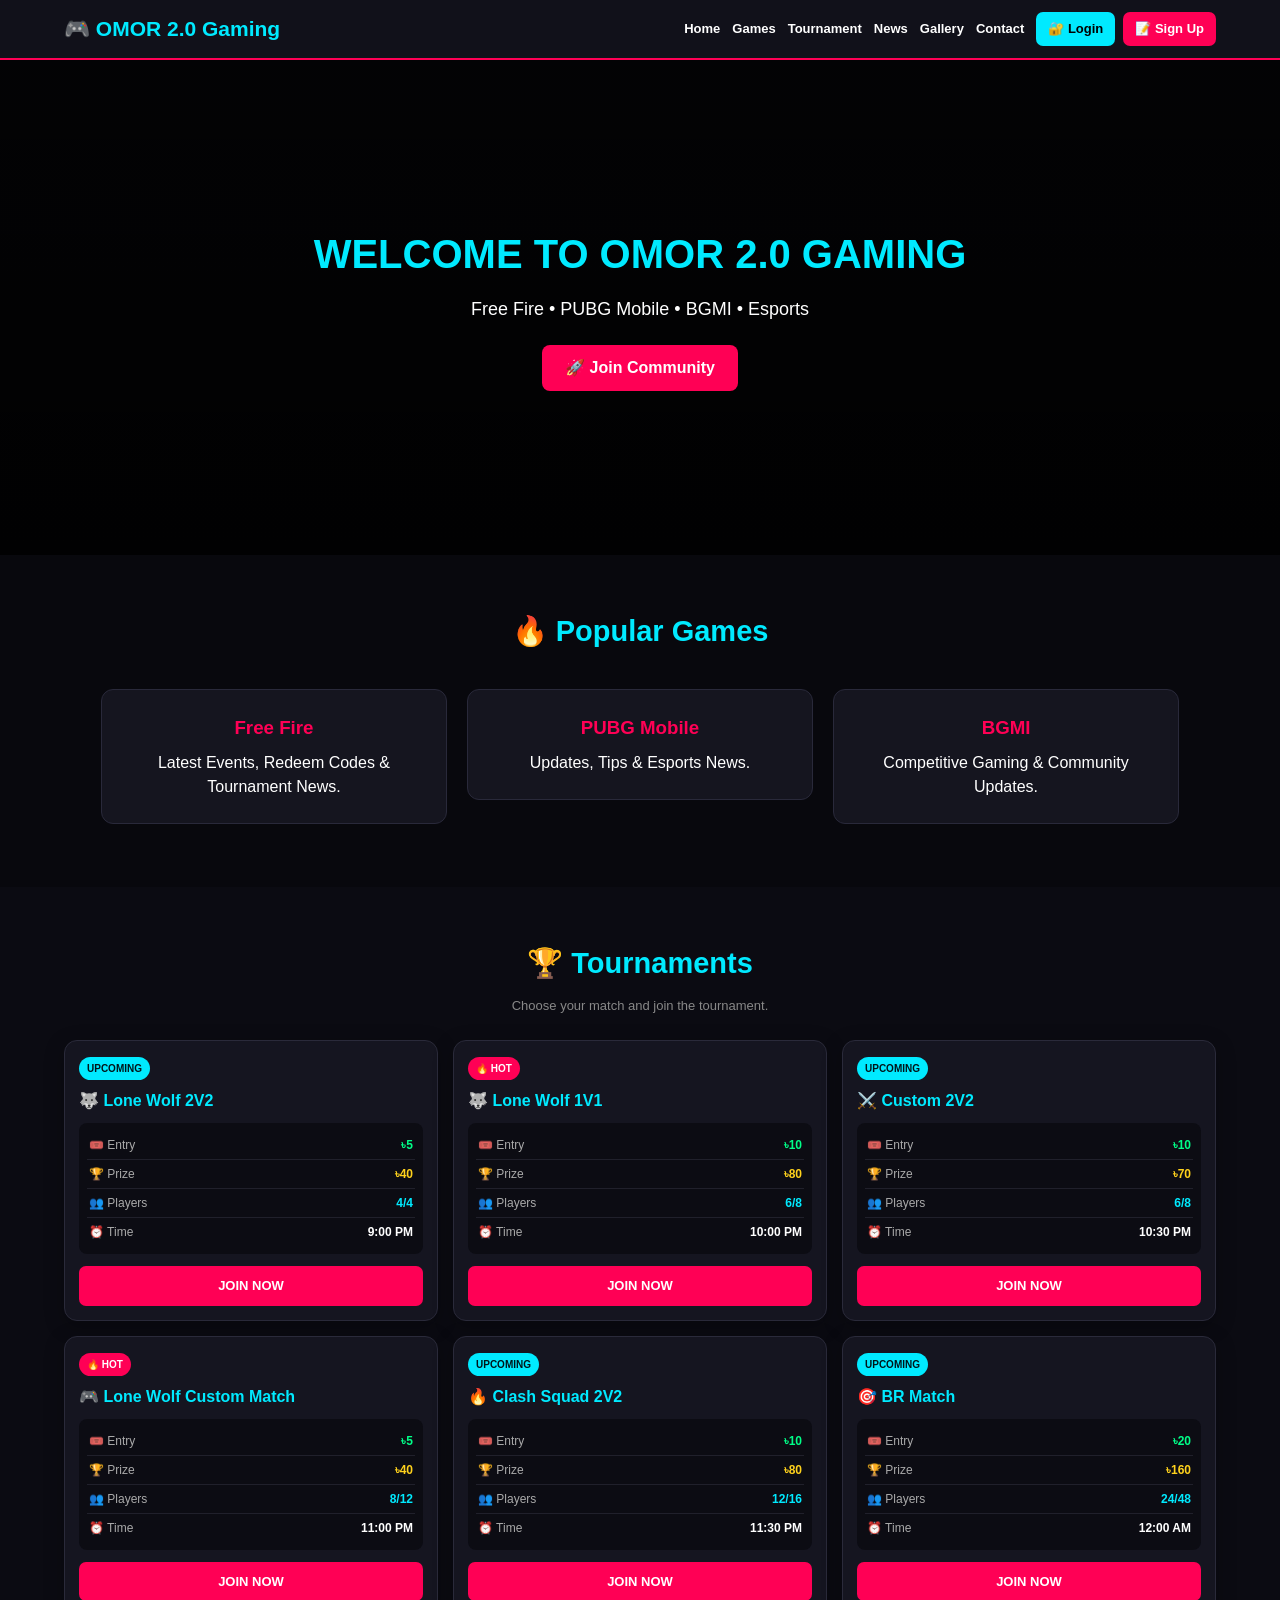
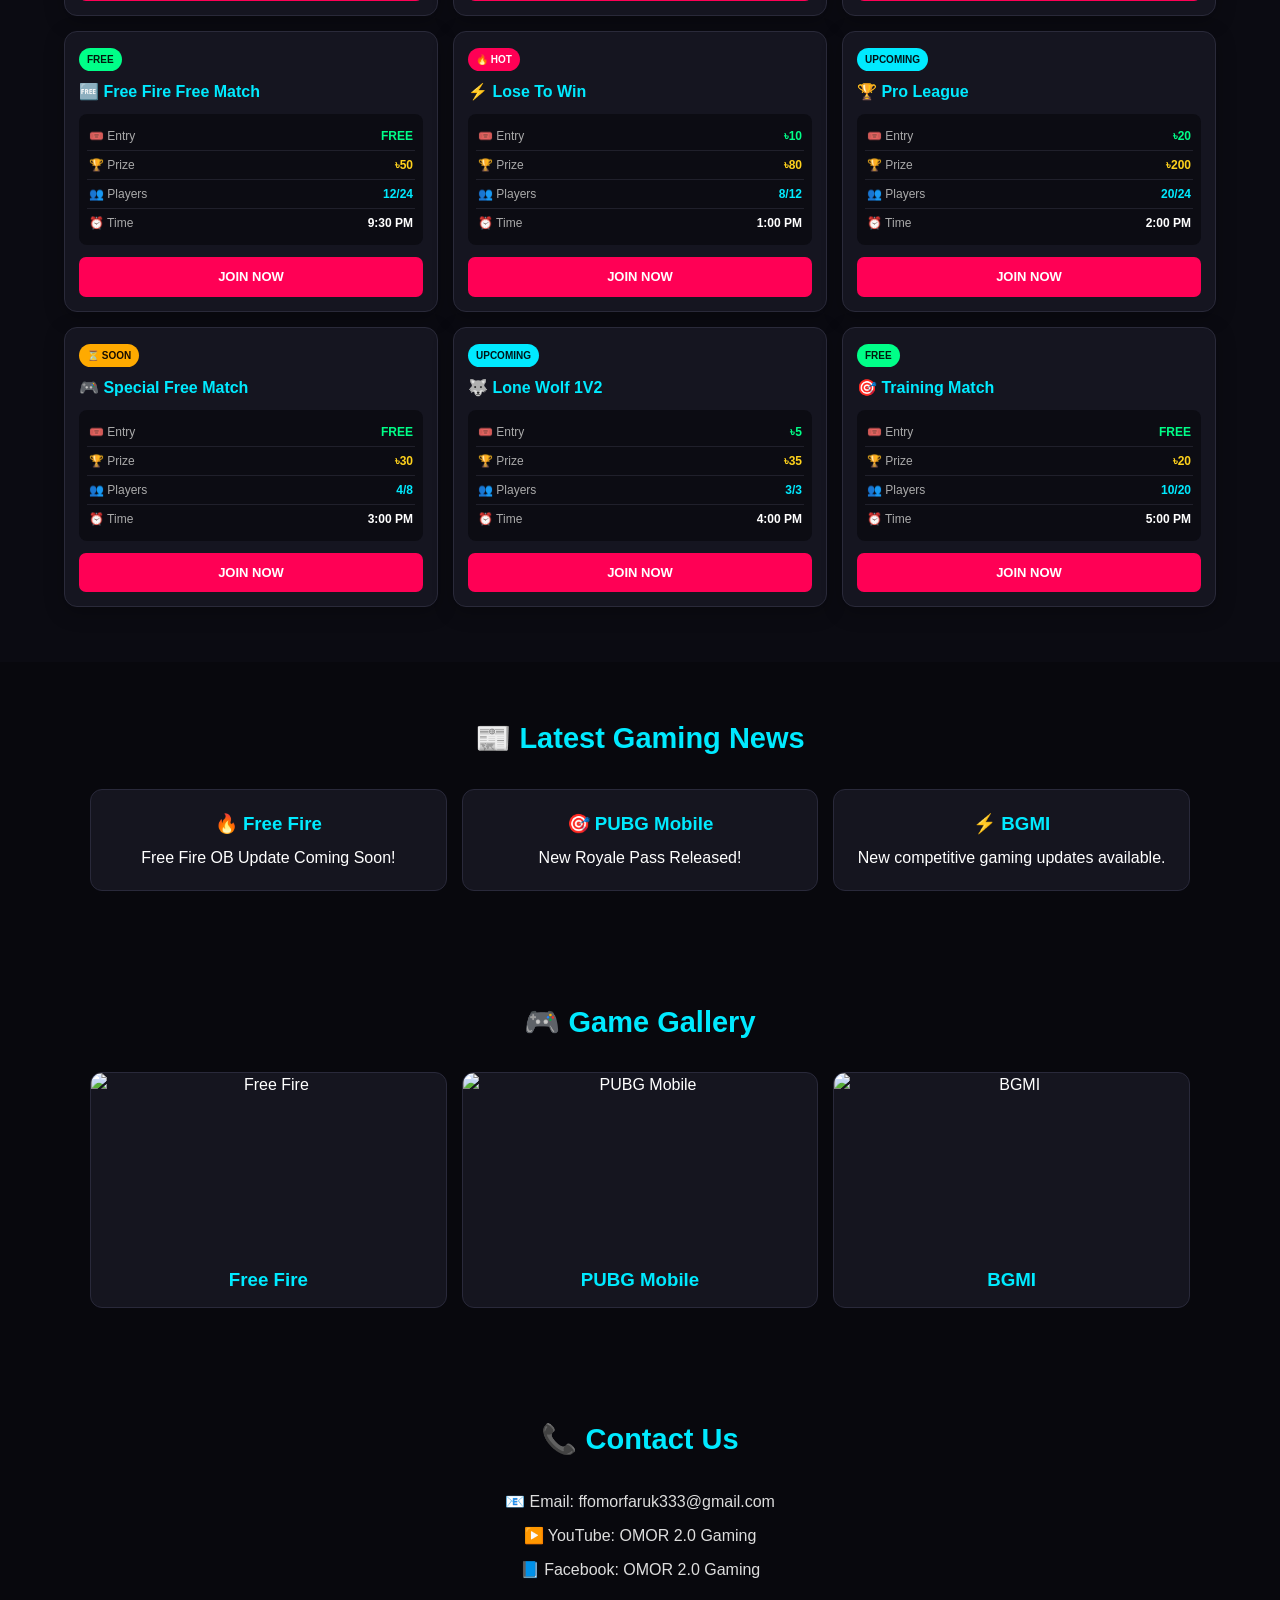
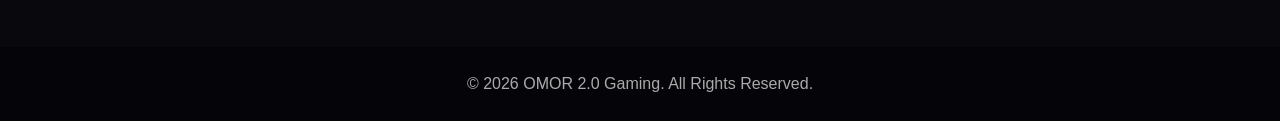
==== commit 6804a428: "Update index.html" ====
--- a/index.html
+++ b/index.html
@@ -10,388 +10,514 @@
 
 <style>
 
+/* =========================
+   RESET
+========================= */
+
 *{
-  margin:0;
-  padding:0;
-  box-sizing:border-box;
-  scroll-behavior:smooth;
+margin:0;
+padding:0;
+box-sizing:border-box;
+scroll-behavior:smooth;
 }
 
 body{
-  font-family:Arial,sans-serif;
-  background:#0a0a0f;
-  color:white;
-}
-
-/* ================= HEADER ================= */
+font-family:Arial,sans-serif;
+background:#08080d;
+color:white;
+line-height:1.5;
+}
+
+a{
+text-decoration:none;
+}
+
+
+/* =========================
+   HEADER
+========================= */
 
 header{
-  background:#11111a;
-  padding:15px 5%;
-  display:flex;
-  justify-content:space-between;
-  align-items:center;
-  flex-wrap:wrap;
-  border-bottom:2px solid #ff0055;
-  position:sticky;
-  top:0;
-  z-index:1000;
+background:#11111a;
+padding:12px 5%;
+display:flex;
+justify-content:space-between;
+align-items:center;
+flex-wrap:wrap;
+border-bottom:2px solid #ff0055;
+position:sticky;
+top:0;
+z-index:1000;
 }
 
 .logo h1{
-  color:#00eaff;
-  font-size:22px;
+color:#00eaff;
+font-size:21px;
+white-space:nowrap;
 }
 
 nav{
-  display:flex;
-  align-items:center;
-  gap:12px;
-  flex-wrap:wrap;
+display:flex;
+align-items:center;
+gap:12px;
+flex-wrap:wrap;
 }
 
 nav a{
-  color:white;
-  text-decoration:none;
-  font-weight:bold;
-  font-size:14px;
+color:white;
+font-weight:bold;
+font-size:13px;
 }
 
 nav a:hover{
-  color:#00eaff;
+color:#00eaff;
 }
 
 .login-btn{
-  background:#00eaff;
-  color:#000 !important;
-  padding:8px 14px;
-  border-radius:7px;
+background:#00eaff;
+color:#000 !important;
+padding:7px 12px;
+border-radius:7px;
 }
 
 .signup-btn{
-  background:#ff0055;
-  color:white !important;
-  padding:8px 14px;
-  border-radius:7px;
+background:#ff0055;
+color:white !important;
+padding:7px 12px;
+border-radius:7px;
 }
 
 #userArea{
-  display:flex;
-  align-items:center;
-  gap:10px;
-  flex-wrap:wrap;
+display:flex;
+align-items:center;
+gap:8px;
+flex-wrap:wrap;
 }
 
 .welcome{
-  color:#00ff88;
-  font-weight:bold;
-}
-
-/* ================= HERO ================= */
+color:#00ff88;
+font-weight:bold;
+font-size:13px;
+}
+
+
+/* =========================
+   HERO
+========================= */
 
 .hero{
-  min-height:55vh;
-
-  display:flex;
-  flex-direction:column;
-  justify-content:center;
-  align-items:center;
-
-  text-align:center;
-
-  padding:30px 20px;
-
-  background:
-  linear-gradient(rgba(0,0,0,.65),rgba(0,0,0,.85)),
-  url("https://wallpapercave.com/wp/wp5128415.jpg");
-
-  background-size:cover;
-  background-position:center;
+min-height:55vh;
+display:flex;
+flex-direction:column;
+justify-content:center;
+align-items:center;
+text-align:center;
+padding:30px 20px;
+
+background:
+linear-gradient(
+rgba(0,0,0,.65),
+rgba(0,0,0,.88)
+),
+url("https://wallpapercave.com/wp/wp5128415.jpg");
+
+background-size:cover;
+background-position:center;
 }
 
 .hero h2{
-  font-size:42px;
-  color:#00eaff;
-  margin-bottom:15px;
+font-size:40px;
+color:#00eaff;
+margin-bottom:12px;
 }
 
 .hero p{
-  font-size:19px;
-  margin-bottom:25px;
-}
-
-.hero .btn{
-  margin-top:5px;
-}
-
-/* ================= BUTTON ================= */
+font-size:18px;
+margin-bottom:22px;
+}
 
 .btn{
-  display:inline-block;
-  padding:12px 25px;
-  background:#ff0055;
-  color:white;
-  text-decoration:none;
-  border-radius:8px;
-  font-weight:bold;
-  transition:.2s;
+display:inline-block;
+padding:11px 23px;
+background:#ff0055;
+color:white;
+border-radius:8px;
+font-weight:bold;
+border:none;
+cursor:pointer;
 }
 
 .btn:hover{
-  background:#00eaff;
-  color:#000;
-  transform:translateY(-2px);
-}
-
-/* ================= GENERAL SECTION ================= */
+background:#ff2470;
+}
+
+
+/* =========================
+   SECTION
+========================= */
 
 section{
-  padding:60px 5%;
-  text-align:center;
+padding:55px 5%;
+text-align:center;
 }
 
 section h2{
-  color:#00eaff;
-  margin-bottom:30px;
-  font-size:30px;
-}
-
-/* ================= GAME CARD ================= */
+color:#00eaff;
+margin-bottom:28px;
+font-size:29px;
+}
+
+
+/* =========================
+   GAME CARDS
+========================= */
 
 .card{
-  display:inline-block;
-  vertical-align:top;
-
-  width:30%;
-  min-width:250px;
-
-  margin:10px;
-  padding:25px;
-
-  background:#171722;
-
-  border:1px solid #29293a;
-
-  border-radius:12px;
-
-  box-shadow:0 0 15px rgba(0,234,255,.05);
-
-  transition:.2s;
-}
-
-.card:hover{
-  transform:translateY(-4px);
-  border-color:#00eaff;
+display:inline-block;
+vertical-align:top;
+width:30%;
+min-width:250px;
+margin:8px;
+padding:24px;
+background:#15151f;
+border:1px solid #29293a;
+border-radius:12px;
 }
 
 .card h3{
-  color:#ff0055;
-  margin-bottom:10px;
-}
-
-/* ================= TOURNAMENT ================= */
+color:#ff0055;
+margin-bottom:9px;
+}
+
+
+/* =========================
+   TOURNAMENT SECTION
+========================= */
+
+.tournament-section{
+background:#0b0b12;
+}
 
 .tournament-grid{
-  display:flex;
-  justify-content:center;
-  align-items:stretch;
-  flex-wrap:wrap;
-  gap:15px;
+max-width:1200px;
+margin:auto;
+display:grid;
+grid-template-columns:
+repeat(3,minmax(0,1fr));
+gap:15px;
+text-align:left;
 }
 
 .tournament-card{
-
-  width:280px;
-
-  background:#151520;
-
-  border:1px solid #303044;
-
-  border-radius:14px;
-
-  padding:20px;
-
-  text-align:left;
-
-  box-shadow:0 0 18px rgba(255,0,85,.08);
-
-  transition:.2s;
+background:#151520;
+border:1px solid #2a2a3a;
+border-radius:13px;
+padding:14px;
+box-shadow:0 5px 20px rgba(0,0,0,.25);
 }
 
 .tournament-card:hover{
-  transform:translateY(-5px);
-  border-color:#ff0055;
+border-color:#00eaff;
+transform:translateY(-3px);
+transition:.2s;
+}
+
+.status{
+display:inline-block;
+font-size:10px;
+font-weight:bold;
+padding:4px 8px;
+border-radius:20px;
+margin-bottom:9px;
+}
+
+.free{
+background:#00ff88;
+color:#001b0e;
+}
+
+.upcoming{
+background:#00eaff;
+color:#00151a;
+}
+
+.hot{
+background:#ff0055;
+color:white;
+}
+
+.soon{
+background:#ffaa00;
+color:#160d00;
 }
 
 .tournament-title{
-  color:#00eaff;
-  font-size:19px;
-  margin-bottom:12px;
-}
-
-.status{
-  display:inline-block;
-
-  padding:5px 9px;
-
-  border-radius:20px;
-
-  font-size:11px;
-
-  font-weight:bold;
-
-  margin-bottom:15px;
-}
-
-.status-free{
-  background:#00ff88;
-  color:#000;
-}
-
-.status-upcoming{
-  background:#00eaff;
-  color:#000;
-}
-
-.status-hot{
-  background:#ff0055;
-  color:white;
+color:#00eaff;
+font-size:16px;
+font-weight:bold;
+margin-bottom:10px;
 }
 
 .tournament-info{
-  background:#0c0c14;
-
-  border-radius:9px;
-
-  padding:12px;
-
-  margin:10px 0 15px;
-}
-
-.tournament-row{
-  display:flex;
-  justify-content:space-between;
-
-  padding:6px 0;
-
-  border-bottom:1px solid #252535;
-
-  font-size:14px;
-}
-
-.tournament-row:last-child{
-  border-bottom:0;
-}
-
-.tournament-row span:first-child{
-  color:#999;
-}
-
-.tournament-row span:last-child{
-  color:white;
-  font-weight:bold;
+background:#0c0c13;
+border-radius:8px;
+padding:8px;
+}
+
+.info-row{
+display:flex;
+justify-content:space-between;
+align-items:center;
+padding:5px 2px;
+border-bottom:1px solid #20202b;
+font-size:12px;
+}
+
+.info-row:last-child{
+border-bottom:none;
+}
+
+.label{
+color:#aaa;
 }
 
 .entry{
-  color:#00ff88 !important;
+color:#00ff88;
+font-weight:bold;
 }
 
 .prize{
-  color:#ffd000 !important;
-}
-
-.slots{
-  color:#00eaff !important;
-}
-
-.tournament-card .btn{
-  width:100%;
-  text-align:center;
-}
-
-/* ================= NEWS ================= */
+color:#ffd21c;
+font-weight:bold;
+}
+
+.players{
+color:#00eaff;
+font-weight:bold;
+}
+
+.time{
+color:white;
+font-weight:bold;
+}
+
+.join-btn{
+display:block;
+width:100%;
+text-align:center;
+background:#ff0055;
+color:white;
+padding:10px;
+border-radius:7px;
+font-size:13px;
+font-weight:bold;
+margin-top:12px;
+}
+
+.join-btn:hover{
+background:#ff2670;
+}
+
+
+/* =========================
+   NEWS
+========================= */
+
+.news-grid{
+max-width:1100px;
+margin:auto;
+display:grid;
+grid-template-columns:
+repeat(3,minmax(0,1fr));
+gap:15px;
+}
 
 .news-card{
-  text-align:center;
-}
-
-/* ================= GALLERY ================= */
-
-.gallery img{
-  width:100%;
-  height:190px;
-  object-fit:cover;
-  border-radius:8px;
-  margin-bottom:10px;
-}
-
-/* ================= CONTACT ================= */
+background:#15151f;
+border:1px solid #29293a;
+border-radius:12px;
+padding:20px;
+}
+
+.news-card h3{
+color:#00eaff;
+margin-bottom:8px;
+}
+
+
+/* =========================
+   GALLERY
+========================= */
+
+.gallery-grid{
+max-width:1100px;
+margin:auto;
+display:grid;
+grid-template-columns:
+repeat(3,minmax(0,1fr));
+gap:15px;
+}
+
+.gallery-card{
+background:#15151f;
+border:1px solid #29293a;
+border-radius:12px;
+overflow:hidden;
+}
+
+.gallery-card img{
+width:100%;
+height:180px;
+object-fit:cover;
+display:block;
+}
+
+.gallery-card h3{
+padding:13px;
+color:#00eaff;
+}
+
+
+/* =========================
+   CONTACT
+========================= */
 
 .contact p{
-  margin:10px;
-  color:#ccc;
-}
-
-/* ================= FOOTER ================= */
+margin:10px;
+color:#ddd;
+}
+
+
+/* =========================
+   FOOTER
+========================= */
 
 footer{
-  background:#050509;
-  text-align:center;
-  padding:25px;
-  color:#aaa;
-}
-
-/* ================= MOBILE ================= */
-
-@media(max-width:700px){
-
-  header{
-    flex-direction:column;
-    gap:12px;
-  }
-
-  nav{
-    justify-content:center;
-  }
-
-  .hero{
-    min-height:55vh;
-  }
-
-  .hero h2{
-    font-size:30px;
-  }
-
-  .hero p{
-    font-size:16px;
-  }
-
-  .card{
-    width:90%;
-  }
-
-  .tournament-card{
-    width:100%;
-    max-width:360px;
-  }
-
+background:#050509;
+text-align:center;
+padding:25px;
+color:#aaa;
+}
+
+
+/* =========================
+   MOBILE
+========================= */
+
+@media(max-width:850px){
+
+header{
+flex-direction:column;
+gap:10px;
+}
+
+nav{
+justify-content:center;
+gap:9px;
+}
+
+.hero h2{
+font-size:30px;
+}
+
+.hero p{
+font-size:16px;
+}
+
+.tournament-grid{
+grid-template-columns:
+repeat(2,minmax(0,1fr));
+}
+
+.news-grid{
+grid-template-columns:
+repeat(2,minmax(0,1fr));
+}
+
+.gallery-grid{
+grid-template-columns:
+repeat(2,minmax(0,1fr));
+}
+
+}
+
+@media(max-width:600px){
+
+header{
+padding:10px 3%;
+}
+
+.logo h1{
+font-size:18px;
+}
+
+nav a{
+font-size:11px;
+}
+
+.hero{
+min-height:55vh;
+}
+
+.hero h2{
+font-size:27px;
+}
+
+.tournament-grid{
+grid-template-columns:1fr;
+max-width:420px;
+}
+
+.news-grid{
+grid-template-columns:1fr;
+}
+
+.gallery-grid{
+grid-template-columns:1fr;
+}
+
+.card{
+width:90%;
+}
+
+section{
+padding:45px 4%;
+}
+
+}
+
+
+/* =========================
+   HIGHLIGHT
+========================= */
+
+.tournament-heading{
+color:#00eaff;
+}
+
+.small-note{
+color:#888;
+font-size:13px;
+margin-top:-18px;
+margin-bottom:25px;
 }
 
 </style>
 
 </head>
 
+
 <body>
 
 
-<!-- ================= HEADER ================= -->
+<!-- =========================
+     HEADER
+========================= -->
 
 <header>
 
 <div class="logo">
-
 <h1>🎮 OMOR 2.0 Gaming</h1>
-
 </div>
 
 
@@ -412,11 +538,17 @@
 
 <div id="userArea">
 
-<a href="login.html" class="login-btn" id="loginBtn">
+<a
+href="login.html"
+class="login-btn"
+id="loginBtn">
 🔐 Login
 </a>
 
-<a href="signup.html" class="signup-btn" id="signupBtn">
+<a
+href="signup.html"
+class="signup-btn"
+id="signupBtn">
 📝 Sign Up
 </a>
 
@@ -427,24 +559,36 @@
 </header>
 
 
-<!-- ================= HOME ================= -->
-
-<section class="hero" id="home">
-
-<h2>WELCOME TO OMOR 2.0 GAMING</h2>
+
+<!-- =========================
+     HERO
+========================= -->
+
+<section
+class="hero"
+id="home">
+
+<h2>
+WELCOME TO OMOR 2.0 GAMING
+</h2>
 
 <p>
 Free Fire • PUBG Mobile • BGMI • Esports
 </p>
 
-<a href="signup.html" class="btn">
+<a
+href="signup.html"
+class="btn">
 🚀 Join Community
 </a>
 
 </section>
 
 
-<!-- ================= GAMES ================= -->
+
+<!-- =========================
+     GAMES
+========================= -->
 
 <section id="games">
 
@@ -456,7 +600,8 @@
 <h3>Free Fire</h3>
 
 <p>
-Latest Events, Redeem Codes & Tournament News.
+Latest Events, Redeem Codes
+& Tournament News.
 </p>
 
 </div>
@@ -478,7 +623,8 @@
 <h3>BGMI</h3>
 
 <p>
-Competitive Gaming & Community Updates.
+Competitive Gaming
+& Community Updates.
 </p>
 
 </div>
@@ -486,292 +632,596 @@
 </section>
 
 
-<!-- ================= TOURNAMENT ================= -->
-
-<section id="tournament">
-
-<h2>🏆 Tournaments</h2>
+
+<!-- =========================
+     TOURNAMENTS
+========================= -->
+
+<section
+id="tournament"
+class="tournament-section">
+
+<h2 class="tournament-heading">
+🏆 Tournaments
+</h2>
+
+<p class="small-note">
+Choose your match and join the tournament.
+</p>
+
 
 <div class="tournament-grid">
 
 
-<!-- FREE -->
+<!-- 1 -->
 
 <div class="tournament-card">
 
-<span class="status status-free">
+<span class="status upcoming">
+UPCOMING
+</span>
+
+<div class="tournament-title">
+🐺 Lone Wolf 2V2
+</div>
+
+<div class="tournament-info">
+
+<div class="info-row">
+<span class="label">🎟️ Entry</span>
+<span class="entry">৳5</span>
+</div>
+
+<div class="info-row">
+<span class="label">🏆 Prize</span>
+<span class="prize">৳40</span>
+</div>
+
+<div class="info-row">
+<span class="label">👥 Players</span>
+<span class="players">4/4</span>
+</div>
+
+<div class="info-row">
+<span class="label">⏰ Time</span>
+<span class="time">9:00 PM</span>
+</div>
+
+</div>
+
+<a
+href="register.html"
+class="join-btn">
+JOIN NOW
+</a>
+
+</div>
+
+
+
+<!-- 2 -->
+
+<div class="tournament-card">
+
+<span class="status hot">
+🔥 HOT
+</span>
+
+<div class="tournament-title">
+🐺 Lone Wolf 1V1
+</div>
+
+<div class="tournament-info">
+
+<div class="info-row">
+<span class="label">🎟️ Entry</span>
+<span class="entry">৳10</span>
+</div>
+
+<div class="info-row">
+<span class="label">🏆 Prize</span>
+<span class="prize">৳80</span>
+</div>
+
+<div class="info-row">
+<span class="label">👥 Players</span>
+<span class="players">6/8</span>
+</div>
+
+<div class="info-row">
+<span class="label">⏰ Time</span>
+<span class="time">10:00 PM</span>
+</div>
+
+</div>
+
+<a
+href="register.html"
+class="join-btn">
+JOIN NOW
+</a>
+
+</div>
+
+
+
+<!-- 3 -->
+
+<div class="tournament-card">
+
+<span class="status upcoming">
+UPCOMING
+</span>
+
+<div class="tournament-title">
+⚔️ Custom 2V2
+</div>
+
+<div class="tournament-info">
+
+<div class="info-row">
+<span class="label">🎟️ Entry</span>
+<span class="entry">৳10</span>
+</div>
+
+<div class="info-row">
+<span class="label">🏆 Prize</span>
+<span class="prize">৳70</span>
+</div>
+
+<div class="info-row">
+<span class="label">👥 Players</span>
+<span class="players">6/8</span>
+</div>
+
+<div class="info-row">
+<span class="label">⏰ Time</span>
+<span class="time">10:30 PM</span>
+</div>
+
+</div>
+
+<a
+href="register.html"
+class="join-btn">
+JOIN NOW
+</a>
+
+</div>
+
+
+
+<!-- 4 -->
+
+<div class="tournament-card">
+
+<span class="status hot">
+🔥 HOT
+</span>
+
+<div class="tournament-title">
+🎮 Lone Wolf Custom Match
+</div>
+
+<div class="tournament-info">
+
+<div class="info-row">
+<span class="label">🎟️ Entry</span>
+<span class="entry">৳5</span>
+</div>
+
+<div class="info-row">
+<span class="label">🏆 Prize</span>
+<span class="prize">৳40</span>
+</div>
+
+<div class="info-row">
+<span class="label">👥 Players</span>
+<span class="players">8/12</span>
+</div>
+
+<div class="info-row">
+<span class="label">⏰ Time</span>
+<span class="time">11:00 PM</span>
+</div>
+
+</div>
+
+<a
+href="register.html"
+class="join-btn">
+JOIN NOW
+</a>
+
+</div>
+
+
+
+<!-- 5 -->
+
+<div class="tournament-card">
+
+<span class="status upcoming">
+UPCOMING
+</span>
+
+<div class="tournament-title">
+🔥 Clash Squad 2V2
+</div>
+
+<div class="tournament-info">
+
+<div class="info-row">
+<span class="label">🎟️ Entry</span>
+<span class="entry">৳10</span>
+</div>
+
+<div class="info-row">
+<span class="label">🏆 Prize</span>
+<span class="prize">৳80</span>
+</div>
+
+<div class="info-row">
+<span class="label">👥 Players</span>
+<span class="players">12/16</span>
+</div>
+
+<div class="info-row">
+<span class="label">⏰ Time</span>
+<span class="time">11:30 PM</span>
+</div>
+
+</div>
+
+<a
+href="register.html"
+class="join-btn">
+JOIN NOW
+</a>
+
+</div>
+
+
+
+<!-- 6 -->
+
+<div class="tournament-card">
+
+<span class="status upcoming">
+UPCOMING
+</span>
+
+<div class="tournament-title">
+🎯 BR Match
+</div>
+
+<div class="tournament-info">
+
+<div class="info-row">
+<span class="label">🎟️ Entry</span>
+<span class="entry">৳20</span>
+</div>
+
+<div class="info-row">
+<span class="label">🏆 Prize</span>
+<span class="prize">৳160</span>
+</div>
+
+<div class="info-row">
+<span class="label">👥 Players</span>
+<span class="players">24/48</span>
+</div>
+
+<div class="info-row">
+<span class="label">⏰ Time</span>
+<span class="time">12:00 AM</span>
+</div>
+
+</div>
+
+<a
+href="register.html"
+class="join-btn">
+JOIN NOW
+</a>
+
+</div>
+
+
+
+<!-- 7 -->
+
+<div class="tournament-card">
+
+<span class="status free">
 FREE
 </span>
 
-<h3 class="tournament-title">
+<div class="tournament-title">
 🆓 Free Fire Free Match
-</h3>
+</div>
 
 <div class="tournament-info">
 
-<div class="tournament-row">
-
-<span>🎟️ Entry</span>
-
-<span class="entry">
+<div class="info-row">
+<span class="label">🎟️ Entry</span>
+<span class="entry">FREE</span>
+</div>
+
+<div class="info-row">
+<span class="label">🏆 Prize</span>
+<span class="prize">৳50</span>
+</div>
+
+<div class="info-row">
+<span class="label">👥 Players</span>
+<span class="players">12/24</span>
+</div>
+
+<div class="info-row">
+<span class="label">⏰ Time</span>
+<span class="time">9:30 PM</span>
+</div>
+
+</div>
+
+<a
+href="register.html"
+class="join-btn">
+JOIN NOW
+</a>
+
+</div>
+
+
+
+<!-- 8 -->
+
+<div class="tournament-card">
+
+<span class="status hot">
+🔥 HOT
+</span>
+
+<div class="tournament-title">
+⚡ Lose To Win
+</div>
+
+<div class="tournament-info">
+
+<div class="info-row">
+<span class="label">🎟️ Entry</span>
+<span class="entry">৳10</span>
+</div>
+
+<div class="info-row">
+<span class="label">🏆 Prize</span>
+<span class="prize">৳80</span>
+</div>
+
+<div class="info-row">
+<span class="label">👥 Players</span>
+<span class="players">8/12</span>
+</div>
+
+<div class="info-row">
+<span class="label">⏰ Time</span>
+<span class="time">1:00 PM</span>
+</div>
+
+</div>
+
+<a
+href="register.html"
+class="join-btn">
+JOIN NOW
+</a>
+
+</div>
+
+
+
+<!-- 9 -->
+
+<div class="tournament-card">
+
+<span class="status upcoming">
+UPCOMING
+</span>
+
+<div class="tournament-title">
+🏆 Pro League
+</div>
+
+<div class="tournament-info">
+
+<div class="info-row">
+<span class="label">🎟️ Entry</span>
+<span class="entry">৳20</span>
+</div>
+
+<div class="info-row">
+<span class="label">🏆 Prize</span>
+<span class="prize">৳200</span>
+</div>
+
+<div class="info-row">
+<span class="label">👥 Players</span>
+<span class="players">20/24</span>
+</div>
+
+<div class="info-row">
+<span class="label">⏰ Time</span>
+<span class="time">2:00 PM</span>
+</div>
+
+</div>
+
+<a
+href="register.html"
+class="join-btn">
+JOIN NOW
+</a>
+
+</div>
+
+
+
+<!-- 10 -->
+
+<div class="tournament-card">
+
+<span class="status soon">
+⏳ SOON
+</span>
+
+<div class="tournament-title">
+🎮 Special Free Match
+</div>
+
+<div class="tournament-info">
+
+<div class="info-row">
+<span class="label">🎟️ Entry</span>
+<span class="entry">FREE</span>
+</div>
+
+<div class="info-row">
+<span class="label">🏆 Prize</span>
+<span class="prize">৳30</span>
+</div>
+
+<div class="info-row">
+<span class="label">👥 Players</span>
+<span class="players">4/8</span>
+</div>
+
+<div class="info-row">
+<span class="label">⏰ Time</span>
+<span class="time">3:00 PM</span>
+</div>
+
+</div>
+
+<a
+href="register.html"
+class="join-btn">
+JOIN NOW
+</a>
+
+</div>
+
+
+
+<!-- 11 -->
+
+<div class="tournament-card">
+
+<span class="status upcoming">
+UPCOMING
+</span>
+
+<div class="tournament-title">
+🐺 Lone Wolf 1V2
+</div>
+
+<div class="tournament-info">
+
+<div class="info-row">
+<span class="label">🎟️ Entry</span>
+<span class="entry">৳5</span>
+</div>
+
+<div class="info-row">
+<span class="label">🏆 Prize</span>
+<span class="prize">৳35</span>
+</div>
+
+<div class="info-row">
+<span class="label">👥 Players</span>
+<span class="players">3/3</span>
+</div>
+
+<div class="info-row">
+<span class="label">⏰ Time</span>
+<span class="time">4:00 PM</span>
+</div>
+
+</div>
+
+<a
+href="register.html"
+class="join-btn">
+JOIN NOW
+</a>
+
+</div>
+
+
+
+<!-- 12 -->
+
+<div class="tournament-card">
+
+<span class="status free">
 FREE
 </span>
 
-</div>
-
-
-<div class="tournament-row">
-
-<span>🏆 Prize</span>
-
-<span class="prize">
-৳50
-</span>
-
-</div>
-
-
-<div class="tournament-row">
-
-<span>👥 Players</span>
-
-<span class="slots">
-12/24
-</span>
-
-</div>
-
-
-<div class="tournament-row">
-
-<span>⏰ Time</span>
-
-<span>
-9:00 PM
-</span>
-
-</div>
-
-</div>
-
-<a href="register.html" class="btn">
+<div class="tournament-title">
+🎯 Training Match
+</div>
+
+<div class="tournament-info">
+
+<div class="info-row">
+<span class="label">🎟️ Entry</span>
+<span class="entry">FREE</span>
+</div>
+
+<div class="info-row">
+<span class="label">🏆 Prize</span>
+<span class="prize">৳20</span>
+</div>
+
+<div class="info-row">
+<span class="label">👥 Players</span>
+<span class="players">10/20</span>
+</div>
+
+<div class="info-row">
+<span class="label">⏰ Time</span>
+<span class="time">5:00 PM</span>
+</div>
+
+</div>
+
+<a
+href="register.html"
+class="join-btn">
 JOIN NOW
 </a>
 
 </div>
 
 
-<!-- ENTRY 5 -->
-
-<div class="tournament-card">
-
-<span class="status status-upcoming">
-UPCOMING
-</span>
-
-<h3 class="tournament-title">
-🔥 Free Fire Squad
-</h3>
-
-<div class="tournament-info">
-
-<div class="tournament-row">
-
-<span>🎟️ Entry</span>
-
-<span class="entry">
-৳5
-</span>
-
-</div>
-
-
-<div class="tournament-row">
-
-<span>🏆 Prize</span>
-
-<span class="prize">
-৳40
-</span>
-
-</div>
-
-
-<div class="tournament-row">
-
-<span>👥 Players</span>
-
-<span class="slots">
-8/16
-</span>
-
-</div>
-
-
-<div class="tournament-row">
-
-<span>⏰ Time</span>
-
-<span>
-10:00 PM
-</span>
-
-</div>
-
-</div>
-
-<a href="register.html" class="btn">
-JOIN NOW
-</a>
-
-</div>
-
-
-<!-- ENTRY 10 -->
-
-<div class="tournament-card">
-
-<span class="status status-hot">
-HOT
-</span>
-
-<h3 class="tournament-title">
-⚡ Free Fire Clash Squad
-</h3>
-
-<div class="tournament-info">
-
-<div class="tournament-row">
-
-<span>🎟️ Entry</span>
-
-<span class="entry">
-৳10
-</span>
-
-</div>
-
-
-<div class="tournament-row">
-
-<span>🏆 Prize</span>
-
-<span class="prize">
-৳80
-</span>
-
-</div>
-
-
-<div class="tournament-row">
-
-<span>👥 Players</span>
-
-<span class="slots">
-16/24
-</span>
-
-</div>
-
-
-<div class="tournament-row">
-
-<span>⏰ Time</span>
-
-<span>
-11:00 PM
-</span>
-
-</div>
-
-</div>
-
-<a href="register.html" class="btn">
-JOIN NOW
-</a>
-
-</div>
-
-
-<!-- ENTRY 20 -->
-
-<div class="tournament-card">
-
-<span class="status status-upcoming">
-UPCOMING
-</span>
-
-<h3 class="tournament-title">
-🏆 Free Fire BR Match
-</h3>
-
-<div class="tournament-info">
-
-<div class="tournament-row">
-
-<span>🎟️ Entry</span>
-
-<span class="entry">
-৳20
-</span>
-
-</div>
-
-
-<div class="tournament-row">
-
-<span>🏆 Prize</span>
-
-<span class="prize">
-৳160
-</span>
-
-</div>
-
-
-<div class="tournament-row">
-
-<span>👥 Players</span>
-
-<span class="slots">
-24/48
-</span>
-
-</div>
-
-
-<div class="tournament-row">
-
-<span>⏰ Time</span>
-
-<span>
-12:00 AM
-</span>
-
-</div>
-
-</div>
-
-<a href="register.html" class="btn">
-JOIN NOW
-</a>
-
-</div>
-
-
 </div>
 
 </section>
 
 
-<!-- ================= NEWS ================= -->
+
+<!-- =========================
+     NEWS
+========================= -->
 
 <section id="news">
 
 <h2>📰 Latest Gaming News</h2>
 
-
-<div class="card news-card">
+<div class="news-grid">
+
+
+<div class="news-card">
 
 <h3>🔥 Free Fire</h3>
 
@@ -782,7 +1232,7 @@
 </div>
 
 
-<div class="card news-card">
+<div class="news-card">
 
 <h3>🎯 PUBG Mobile</h3>
 
@@ -793,7 +1243,7 @@
 </div>
 
 
-<div class="card news-card">
+<div class="news-card">
 
 <h3>⚡ BGMI</h3>
 
@@ -803,87 +1253,114 @@
 
 </div>
 
+
+</div>
+
 </section>
 
 
-<!-- ================= GALLERY ================= -->
-
-<section class="gallery" id="gallery">
+
+<!-- =========================
+     GALLERY
+========================= -->
+
+<section
+class="gallery"
+id="gallery">
 
 <h2>🎮 Game Gallery</h2>
 
-
-<div class="card">
+<div class="gallery-grid">
+
+
+<div class="gallery-card">
 
 <img
 src="https://wallpapercave.com/wp/wp5128415.jpg"
-alt="Free Fire"
->
+alt="Free Fire">
 
 <h3>Free Fire</h3>
 
 </div>
 
 
-<div class="card">
+<div class="gallery-card">
 
 <img
 src="https://wallpapercave.com/wp/wp6113649.jpg"
-alt="PUBG Mobile"
->
+alt="PUBG Mobile">
 
 <h3>PUBG Mobile</h3>
 
 </div>
 
 
-<div class="card">
+<div class="gallery-card">
 
 <img
 src="https://wallpapercave.com/wp/wp7418474.jpg"
-alt="BGMI"
->
+alt="BGMI">
 
 <h3>BGMI</h3>
 
 </div>
 
+
+</div>
+
 </section>
 
 
-<!-- ================= CONTACT ================= -->
+
+<!-- =========================
+     CONTACT
+========================= -->
 
 <section id="contact">
 
 <h2>📞 Contact Us</h2>
 
+<div class="contact">
+
 <p>
-📧 Email: ffomorfaruk333@gmail.com
+📧 Email:
+ffomorfaruk333@gmail.com
 </p>
 
 <p>
-▶️ YouTube: OMOR 2.0 Gaming
+▶️ YouTube:
+OMOR 2.0 Gaming
 </p>
 
 <p>
-📘 Facebook: OMOR 2.0 Gaming
+📘 Facebook:
+OMOR 2.0 Gaming
 </p>
 
+</div>
+
 </section>
 
 
-<!-- ================= FOOTER ================= -->
+
+<!-- =========================
+     FOOTER
+========================= -->
 
 <footer>
 
 <p>
-© 2026 OMOR 2.0 Gaming. All Rights Reserved.
+© 2026 OMOR 2.0 Gaming.
+All Rights Reserved.
 </p>
 
 </footer>
 
 
-<!-- ================= LOGIN SYSTEM ================= -->
+
+<!-- =========================
+     LOGIN SYSTEM
+========================= -->
 
 <script>
 
@@ -892,19 +1369,29 @@
 function(){
 
 const loggedIn =
-localStorage.getItem("omorLoggedIn");
+localStorage.getItem(
+"omorLoggedIn"
+);
 
 const savedUser =
-localStorage.getItem("omorUser");
+localStorage.getItem(
+"omorUser"
+);
 
 const loginBtn =
-document.getElementById("loginBtn");
+document.getElementById(
+"loginBtn"
+);
 
 const signupBtn =
-document.getElementById("signupBtn");
+document.getElementById(
+"signupBtn"
+);
 
 const userArea =
-document.getElementById("userArea");
+document.getElementById(
+"userArea"
+);
 
 
 if(
@@ -916,7 +1403,8 @@
 
 try{
 
-user = JSON.parse(savedUser);
+user =
+JSON.parse(savedUser);
 
 }catch(error){
 
@@ -930,21 +1418,18 @@
 
 
 if(loginBtn){
-
 loginBtn.remove();
-
-}
-
+}
 
 if(signupBtn){
-
 signupBtn.remove();
-
 }
 
 
 const welcome =
-document.createElement("span");
+document.createElement(
+"span"
+);
 
 welcome.className =
 "welcome";
@@ -960,10 +1445,11 @@
 
 
 const logoutBtn =
-document.createElement("a");
-
-logoutBtn.href =
-"#";
+document.createElement(
+"a"
+);
+
+logoutBtn.href="#";
 
 logoutBtn.className =
 "signup-btn";
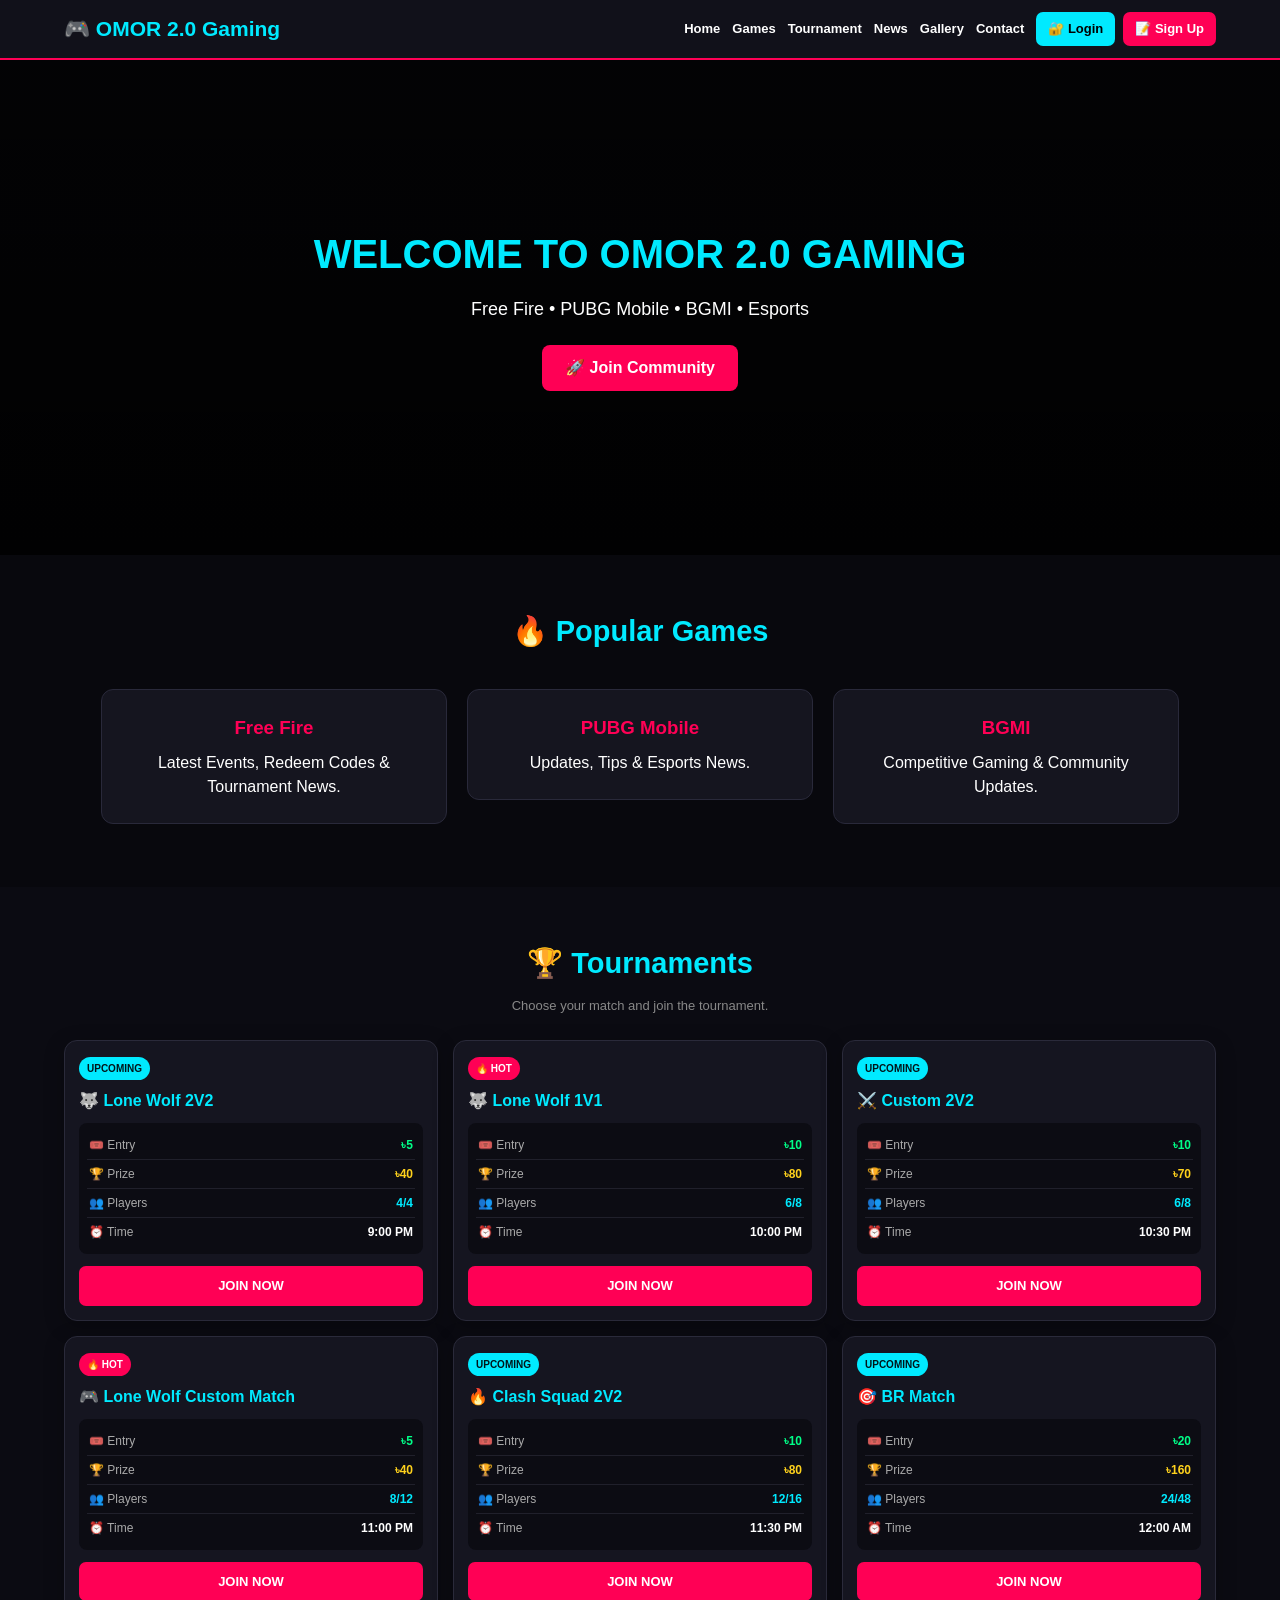
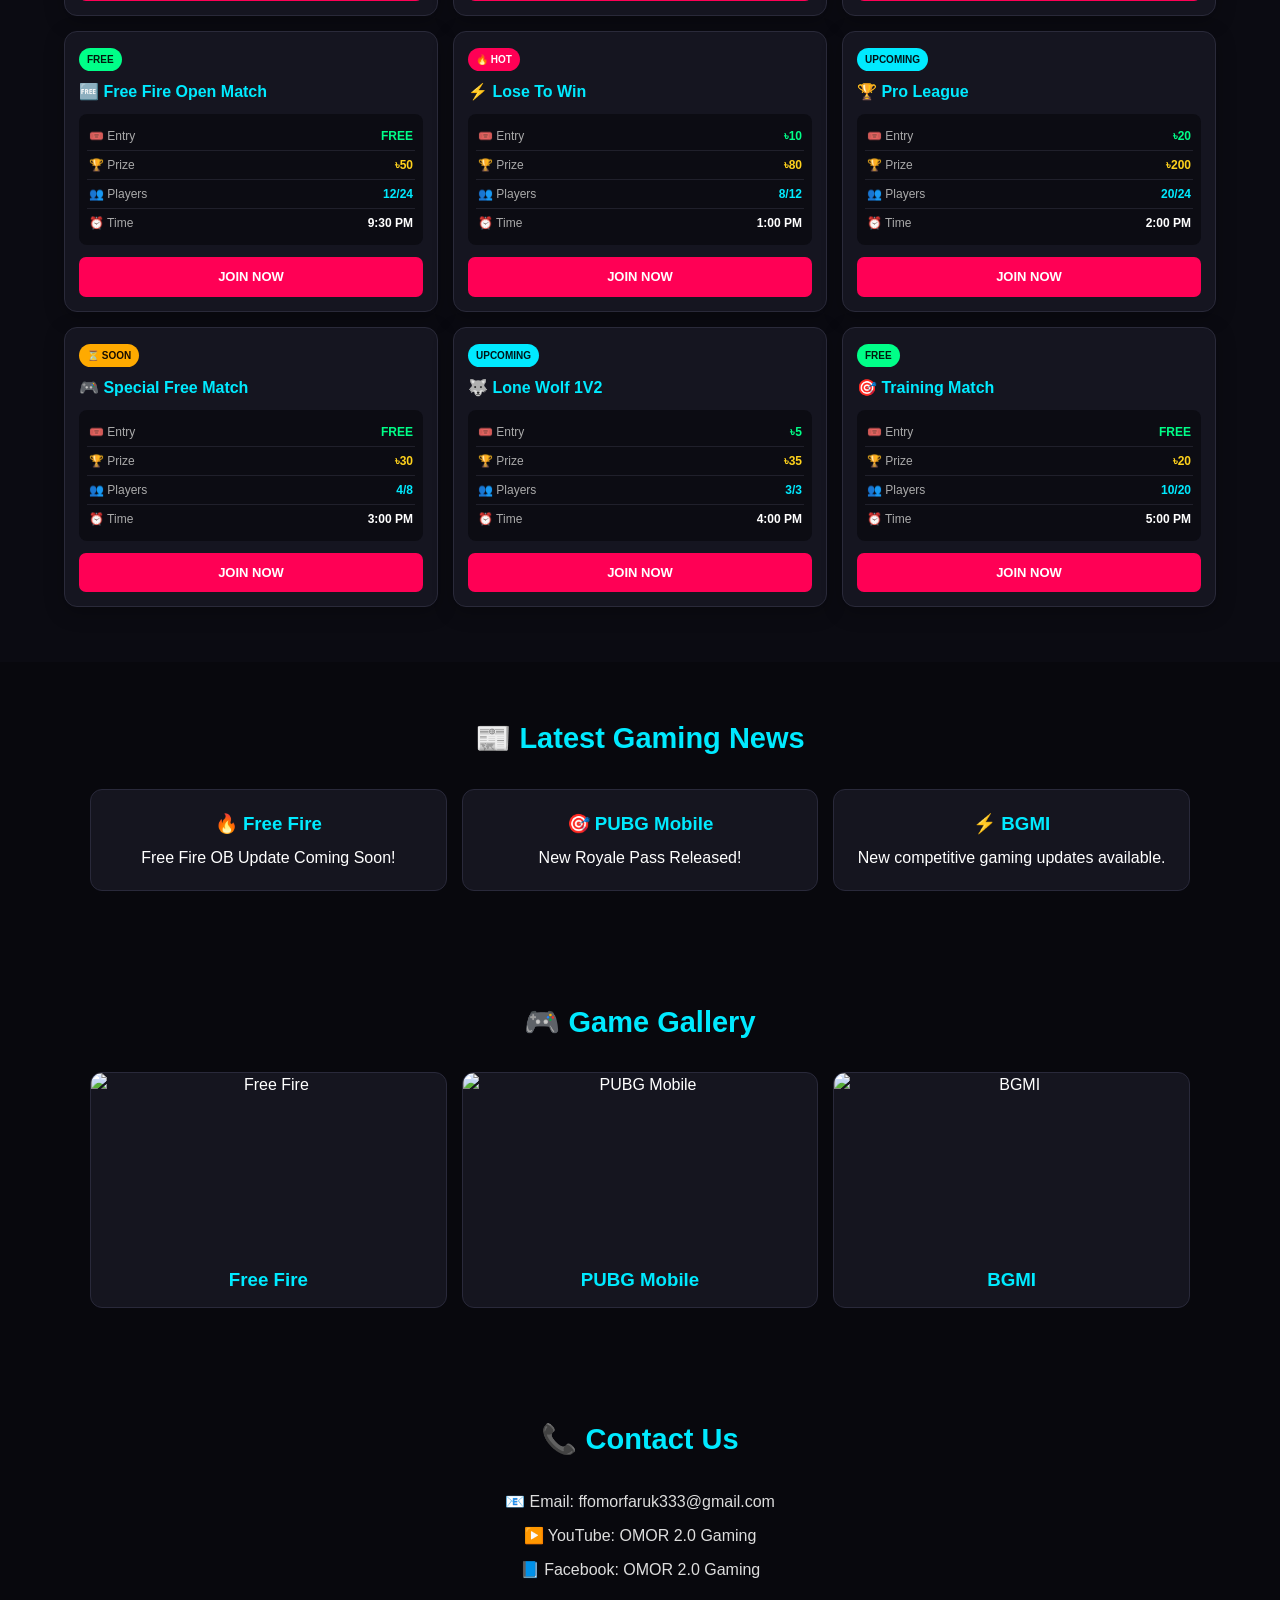
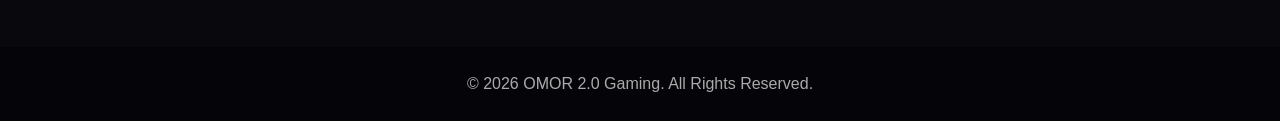
==== commit fccbf58f: "Update tournament title from 'Free Match' to 'Open Match'" ====
--- a/index.html
+++ b/index.html
@@ -938,7 +938,7 @@
 </span>
 
 <div class="tournament-title">
-🆓 Free Fire Free Match
+🆓 Free Fire Open Match
 </div>
 
 <div class="tournament-info">
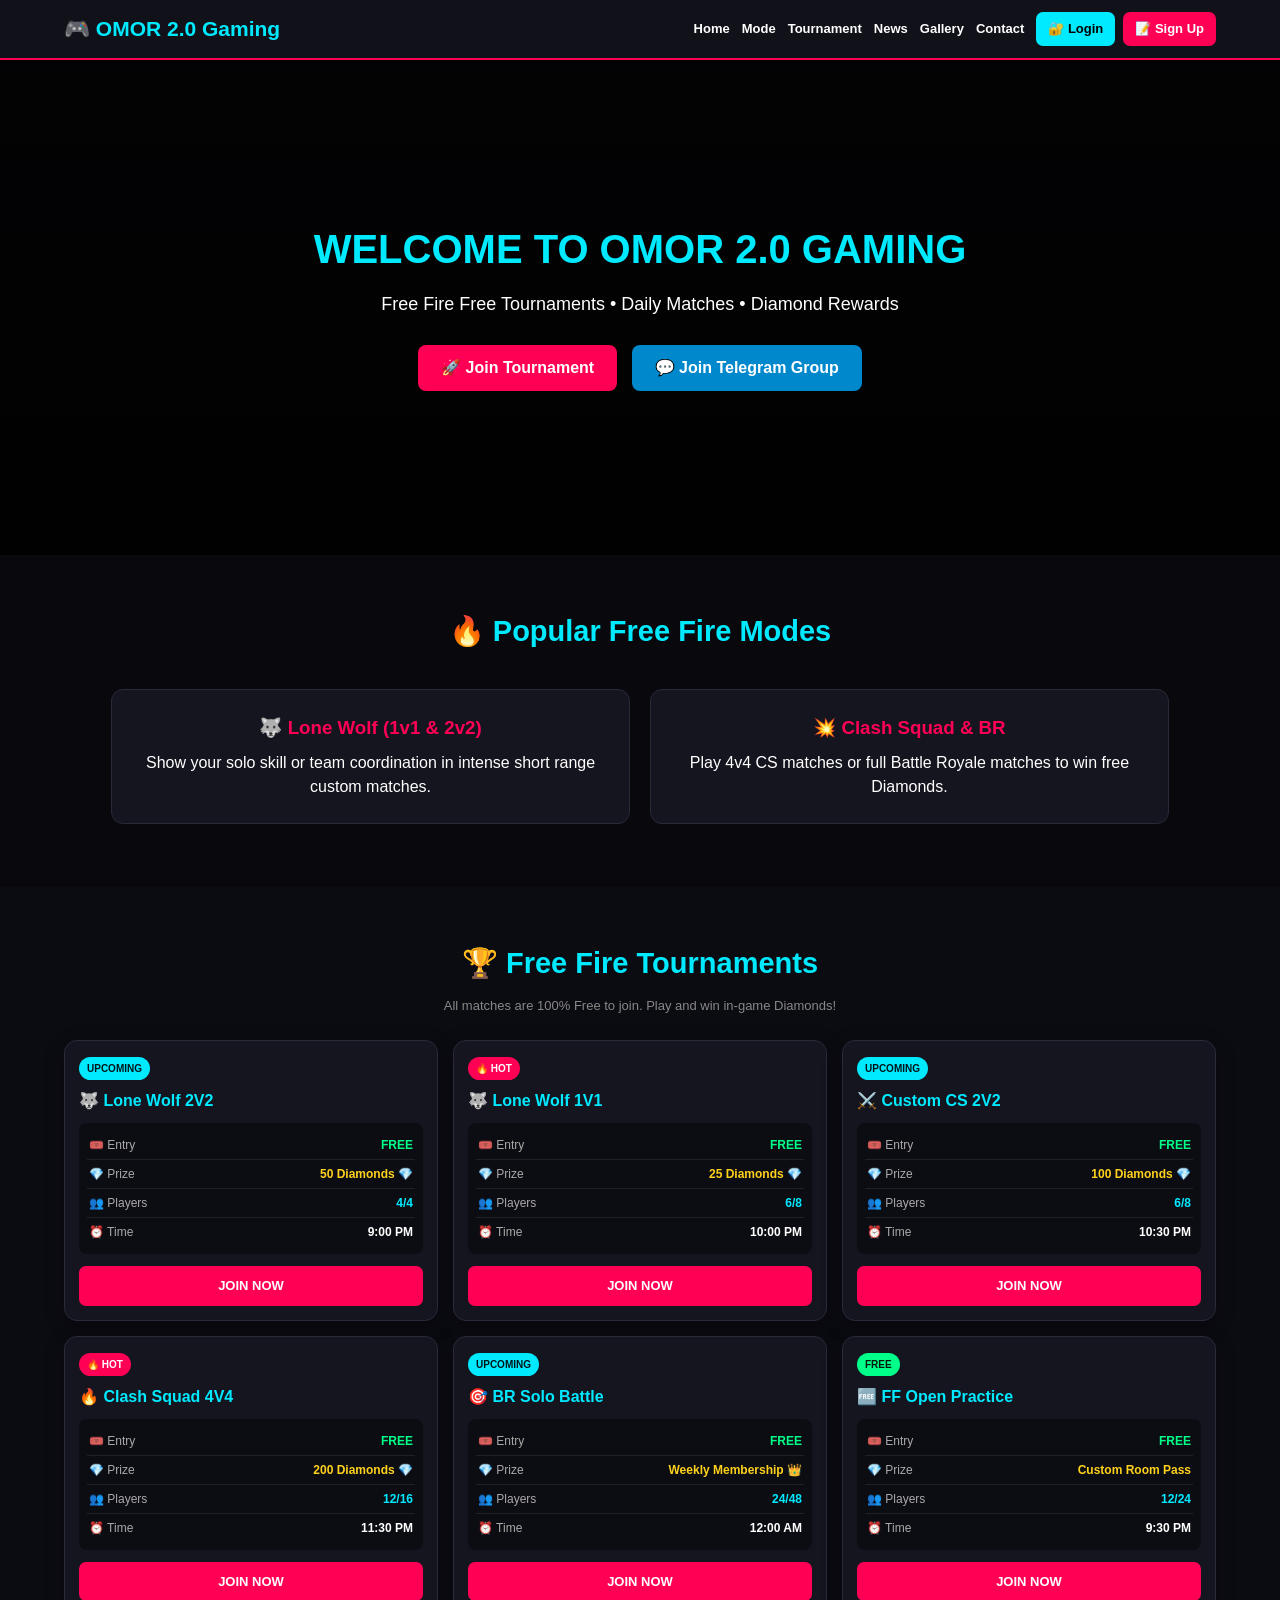
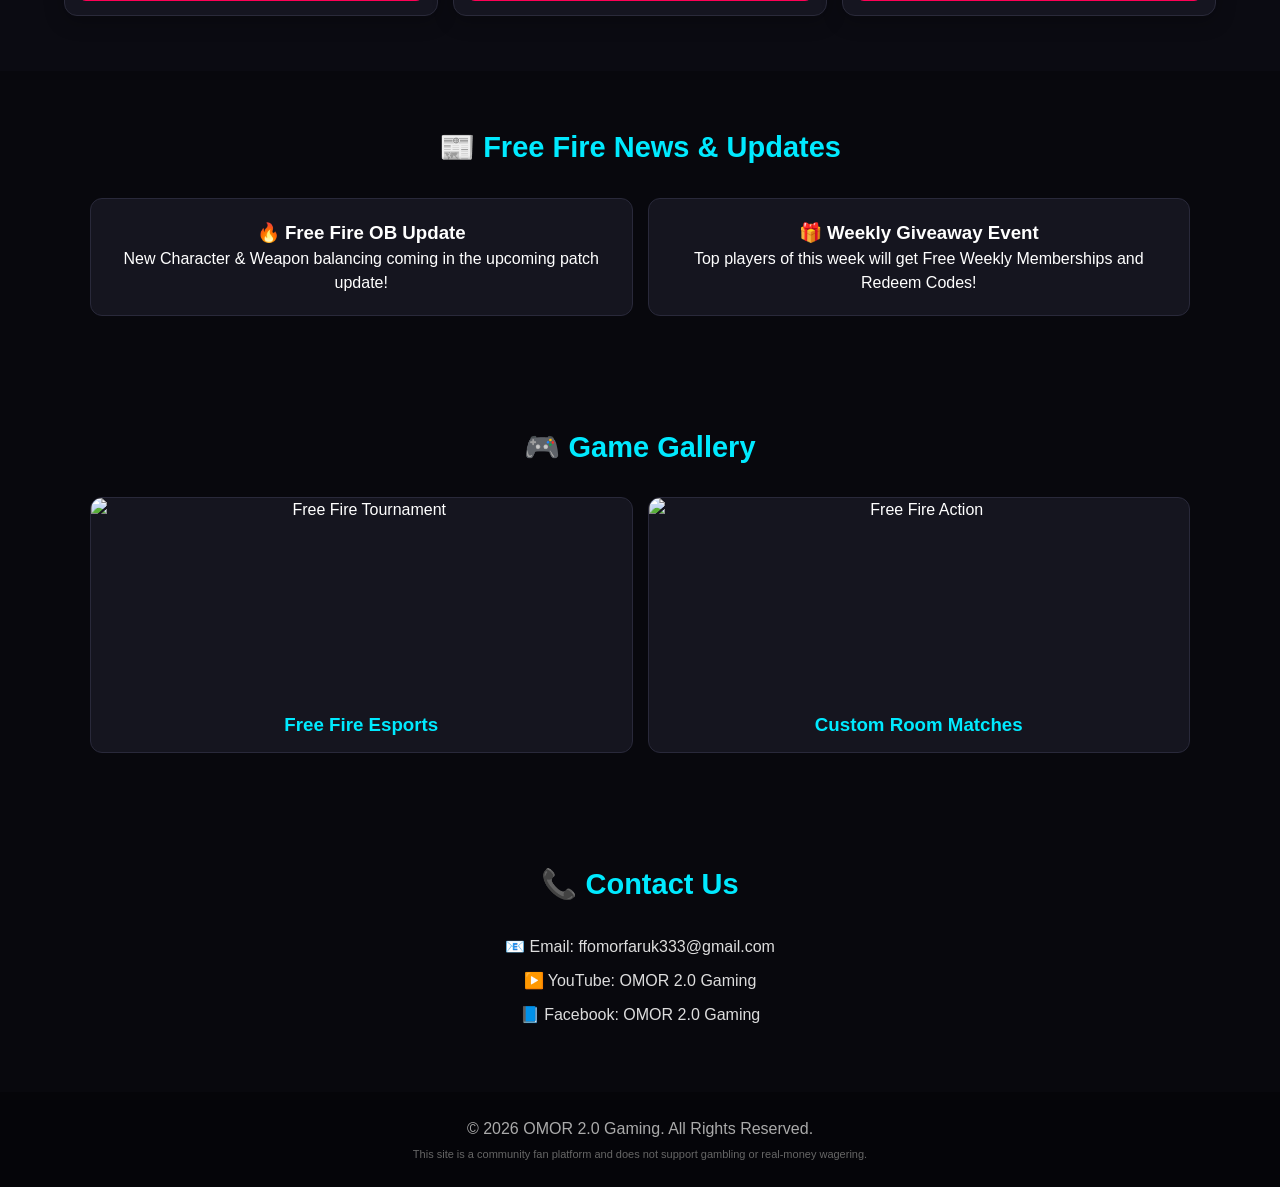
==== commit 0831f186: "Update index.html" ====
--- a/index.html
+++ b/index.html
@@ -6,7 +6,7 @@
 <meta charset="UTF-8">
 <meta name="viewport" content="width=device-width, initial-scale=1.0">
 
-<title>OMOR 2.0 Gaming</title>
+<title>OMOR 2.0 Gaming | Free Fire Esports</title>
 
 <style>
 
@@ -145,10 +145,19 @@
 font-weight:bold;
 border:none;
 cursor:pointer;
+margin: 5px;
 }
 
 .btn:hover{
 background:#ff2470;
+}
+
+.telegram-btn{
+background:#0088cc;
+}
+
+.telegram-btn:hover{
+background:#00aaff;
 }
 
 
@@ -175,8 +184,8 @@
 .card{
 display:inline-block;
 vertical-align:top;
-width:30%;
-min-width:250px;
+width:45%;
+min-width:280px;
 margin:8px;
 padding:24px;
 background:#15151f;
@@ -320,54 +329,33 @@
 
 
 /* =========================
-   NEWS
-========================= */
-
-.news-grid{
+   NEWS & GALLERY
+========================= */
+
+.news-grid, .gallery-grid{
 max-width:1100px;
 margin:auto;
 display:grid;
 grid-template-columns:
-repeat(3,minmax(0,1fr));
+repeat(2,minmax(0,1fr));
 gap:15px;
 }
 
-.news-card{
+.news-card, .gallery-card{
 background:#15151f;
 border:1px solid #29293a;
 border-radius:12px;
 padding:20px;
 }
 
-.news-card h3{
-color:#00eaff;
-margin-bottom:8px;
-}
-
-
-/* =========================
-   GALLERY
-========================= */
-
-.gallery-grid{
-max-width:1100px;
-margin:auto;
-display:grid;
-grid-template-columns:
-repeat(3,minmax(0,1fr));
-gap:15px;
-}
-
 .gallery-card{
-background:#15151f;
-border:1px solid #29293a;
-border-radius:12px;
+padding:0;
 overflow:hidden;
 }
 
 .gallery-card img{
 width:100%;
-height:180px;
+height:200px;
 object-fit:cover;
 display:block;
 }
@@ -379,18 +367,13 @@
 
 
 /* =========================
-   CONTACT
+   CONTACT & FOOTER
 ========================= */
 
 .contact p{
 margin:10px;
 color:#ddd;
 }
-
-
-/* =========================
-   FOOTER
-========================= */
 
 footer{
 background:#050509;
@@ -401,7 +384,7 @@
 
 
 /* =========================
-   MOBILE
+   MOBILE RESPONSIVE
 ========================= */
 
 @media(max-width:850px){
@@ -420,79 +403,24 @@
 font-size:30px;
 }
 
-.hero p{
-font-size:16px;
-}
-
-.tournament-grid{
+.tournament-grid, .news-grid, .gallery-grid{
 grid-template-columns:
 repeat(2,minmax(0,1fr));
 }
 
-.news-grid{
-grid-template-columns:
-repeat(2,minmax(0,1fr));
-}
-
-.gallery-grid{
-grid-template-columns:
-repeat(2,minmax(0,1fr));
-}
-
 }
 
 @media(max-width:600px){
 
-header{
-padding:10px 3%;
-}
-
-.logo h1{
-font-size:18px;
-}
-
-nav a{
-font-size:11px;
-}
-
-.hero{
-min-height:55vh;
-}
-
-.hero h2{
-font-size:27px;
-}
-
-.tournament-grid{
+.tournament-grid, .news-grid, .gallery-grid{
 grid-template-columns:1fr;
 max-width:420px;
 }
 
-.news-grid{
-grid-template-columns:1fr;
-}
-
-.gallery-grid{
-grid-template-columns:1fr;
-}
-
 .card{
-width:90%;
-}
-
-section{
-padding:45px 4%;
-}
-
-}
-
-
-/* =========================
-   HIGHLIGHT
-========================= */
-
-.tournament-heading{
-color:#00eaff;
+width:95%;
+}
+
 }
 
 .small-note{
@@ -525,7 +453,7 @@
 
 <a href="#home">Home</a>
 
-<a href="#games">Games</a>
+<a href="#games">Mode</a>
 
 <a href="#tournament">Tournament</a>
 
@@ -538,19 +466,9 @@
 
 <div id="userArea">
 
-<a
-href="login.html"
-class="login-btn"
-id="loginBtn">
-🔐 Login
-</a>
-
-<a
-href="signup.html"
-class="signup-btn"
-id="signupBtn">
-📝 Sign Up
-</a>
+<a href="login.html" class="login-btn" id="loginBtn">🔐 Login</a>
+
+<a href="signup.html" class="signup-btn" id="signupBtn">📝 Sign Up</a>
 
 </div>
 
@@ -564,69 +482,37 @@
      HERO
 ========================= -->
 
-<section
-class="hero"
-id="home">
-
-<h2>
-WELCOME TO OMOR 2.0 GAMING
-</h2>
-
-<p>
-Free Fire • PUBG Mobile • BGMI • Esports
-</p>
-
-<a
-href="signup.html"
-class="btn">
-🚀 Join Community
-</a>
+<section class="hero" id="home">
+
+<h2>WELCOME TO OMOR 2.0 GAMING</h2>
+
+<p>Free Fire Free Tournaments • Daily Matches • Diamond Rewards</p>
+
+<div>
+  <a href="signup.html" class="btn">🚀 Join Tournament</a>
+  <a href="https://t.me/" target="_blank" class="btn telegram-btn">💬 Join Telegram Group</a>
+</div>
 
 </section>
 
 
 
 <!-- =========================
-     GAMES
+     GAMES / MODES
 ========================= -->
 
 <section id="games">
 
-<h2>🔥 Popular Games</h2>
-
+<h2>🔥 Popular Free Fire Modes</h2>
 
 <div class="card">
-
-<h3>Free Fire</h3>
-
-<p>
-Latest Events, Redeem Codes
-& Tournament News.
-</p>
-
-</div>
-
+<h3>🐺 Lone Wolf (1v1 & 2v2)</h3>
+<p>Show your solo skill or team coordination in intense short range custom matches.</p>
+</div>
 
 <div class="card">
-
-<h3>PUBG Mobile</h3>
-
-<p>
-Updates, Tips & Esports News.
-</p>
-
-</div>
-
-
-<div class="card">
-
-<h3>BGMI</h3>
-
-<p>
-Competitive Gaming
-& Community Updates.
-</p>
-
+<h3>💥 Clash Squad & BR</h3>
+<p>Play 4v4 CS matches or full Battle Royale matches to win free Diamonds.</p>
 </div>
 
 </section>
@@ -637,570 +523,109 @@
      TOURNAMENTS
 ========================= -->
 
-<section
-id="tournament"
-class="tournament-section">
-
-<h2 class="tournament-heading">
-🏆 Tournaments
-</h2>
-
-<p class="small-note">
-Choose your match and join the tournament.
-</p>
+<section id="tournament" class="tournament-section">
+
+<h2>🏆 Free Fire Tournaments</h2>
+
+<p class="small-note">All matches are 100% Free to join. Play and win in-game Diamonds!</p>
 
 
 <div class="tournament-grid">
 
 
-<!-- 1 -->
-
+<!-- Match 1 -->
 <div class="tournament-card">
-
-<span class="status upcoming">
-UPCOMING
-</span>
-
-<div class="tournament-title">
-🐺 Lone Wolf 2V2
-</div>
+<span class="status upcoming">UPCOMING</span>
+<div class="tournament-title">🐺 Lone Wolf 2V2</div>
 
 <div class="tournament-info">
-
-<div class="info-row">
-<span class="label">🎟️ Entry</span>
-<span class="entry">৳5</span>
-</div>
-
-<div class="info-row">
-<span class="label">🏆 Prize</span>
-<span class="prize">৳40</span>
-</div>
-
-<div class="info-row">
-<span class="label">👥 Players</span>
-<span class="players">4/4</span>
-</div>
-
-<div class="info-row">
-<span class="label">⏰ Time</span>
-<span class="time">9:00 PM</span>
-</div>
-
-</div>
-
-<a
-href="register.html"
-class="join-btn">
-JOIN NOW
-</a>
-
-</div>
-
-
-
-<!-- 2 -->
-
+<div class="info-row"><span class="label">🎟️ Entry</span><span class="entry">FREE</span></div>
+<div class="info-row"><span class="label">💎 Prize</span><span class="prize">50 Diamonds 💎</span></div>
+<div class="info-row"><span class="label">👥 Players</span><span class="players">4/4</span></div>
+<div class="info-row"><span class="label">⏰ Time</span><span class="time">9:00 PM</span></div>
+</div>
+
+<a href="register.html" class="join-btn">JOIN NOW</a>
+</div>
+
+
+<!-- Match 2 -->
 <div class="tournament-card">
-
-<span class="status hot">
-🔥 HOT
-</span>
-
-<div class="tournament-title">
-🐺 Lone Wolf 1V1
-</div>
+<span class="status hot">🔥 HOT</span>
+<div class="tournament-title">🐺 Lone Wolf 1V1</div>
 
 <div class="tournament-info">
-
-<div class="info-row">
-<span class="label">🎟️ Entry</span>
-<span class="entry">৳10</span>
-</div>
-
-<div class="info-row">
-<span class="label">🏆 Prize</span>
-<span class="prize">৳80</span>
-</div>
-
-<div class="info-row">
-<span class="label">👥 Players</span>
-<span class="players">6/8</span>
-</div>
-
-<div class="info-row">
-<span class="label">⏰ Time</span>
-<span class="time">10:00 PM</span>
-</div>
-
-</div>
-
-<a
-href="register.html"
-class="join-btn">
-JOIN NOW
-</a>
-
-</div>
-
-
-
-<!-- 3 -->
-
+<div class="info-row"><span class="label">🎟️ Entry</span><span class="entry">FREE</span></div>
+<div class="info-row"><span class="label">💎 Prize</span><span class="prize">25 Diamonds 💎</span></div>
+<div class="info-row"><span class="label">👥 Players</span><span class="players">6/8</span></div>
+<div class="info-row"><span class="label">⏰ Time</span><span class="time">10:00 PM</span></div>
+</div>
+
+<a href="register.html" class="join-btn">JOIN NOW</a>
+</div>
+
+
+<!-- Match 3 -->
 <div class="tournament-card">
-
-<span class="status upcoming">
-UPCOMING
-</span>
-
-<div class="tournament-title">
-⚔️ Custom 2V2
-</div>
+<span class="status upcoming">UPCOMING</span>
+<div class="tournament-title">⚔️ Custom CS 2V2</div>
 
 <div class="tournament-info">
-
-<div class="info-row">
-<span class="label">🎟️ Entry</span>
-<span class="entry">৳10</span>
-</div>
-
-<div class="info-row">
-<span class="label">🏆 Prize</span>
-<span class="prize">৳70</span>
-</div>
-
-<div class="info-row">
-<span class="label">👥 Players</span>
-<span class="players">6/8</span>
-</div>
-
-<div class="info-row">
-<span class="label">⏰ Time</span>
-<span class="time">10:30 PM</span>
-</div>
-
-</div>
-
-<a
-href="register.html"
-class="join-btn">
-JOIN NOW
-</a>
-
-</div>
-
-
-
-<!-- 4 -->
-
+<div class="info-row"><span class="label">🎟️ Entry</span><span class="entry">FREE</span></div>
+<div class="info-row"><span class="label">💎 Prize</span><span class="prize">100 Diamonds 💎</span></div>
+<div class="info-row"><span class="label">👥 Players</span><span class="players">6/8</span></div>
+<div class="info-row"><span class="label">⏰ Time</span><span class="time">10:30 PM</span></div>
+</div>
+
+<a href="register.html" class="join-btn">JOIN NOW</a>
+</div>
+
+
+<!-- Match 4 -->
 <div class="tournament-card">
-
-<span class="status hot">
-🔥 HOT
-</span>
-
-<div class="tournament-title">
-🎮 Lone Wolf Custom Match
-</div>
+<span class="status hot">🔥 HOT</span>
+<div class="tournament-title">🔥 Clash Squad 4V4</div>
 
 <div class="tournament-info">
-
-<div class="info-row">
-<span class="label">🎟️ Entry</span>
-<span class="entry">৳5</span>
-</div>
-
-<div class="info-row">
-<span class="label">🏆 Prize</span>
-<span class="prize">৳40</span>
-</div>
-
-<div class="info-row">
-<span class="label">👥 Players</span>
-<span class="players">8/12</span>
-</div>
-
-<div class="info-row">
-<span class="label">⏰ Time</span>
-<span class="time">11:00 PM</span>
-</div>
-
-</div>
-
-<a
-href="register.html"
-class="join-btn">
-JOIN NOW
-</a>
-
-</div>
-
-
-
-<!-- 5 -->
-
+<div class="info-row"><span class="label">🎟️ Entry</span><span class="entry">FREE</span></div>
+<div class="info-row"><span class="label">💎 Prize</span><span class="prize">200 Diamonds 💎</span></div>
+<div class="info-row"><span class="label">👥 Players</span><span class="players">12/16</span></div>
+<div class="info-row"><span class="label">⏰ Time</span><span class="time">11:30 PM</span></div>
+</div>
+
+<a href="register.html" class="join-btn">JOIN NOW</a>
+</div>
+
+
+<!-- Match 5 -->
 <div class="tournament-card">
-
-<span class="status upcoming">
-UPCOMING
-</span>
-
-<div class="tournament-title">
-🔥 Clash Squad 2V2
-</div>
+<span class="status upcoming">UPCOMING</span>
+<div class="tournament-title">🎯 BR Solo Battle</div>
 
 <div class="tournament-info">
-
-<div class="info-row">
-<span class="label">🎟️ Entry</span>
-<span class="entry">৳10</span>
-</div>
-
-<div class="info-row">
-<span class="label">🏆 Prize</span>
-<span class="prize">৳80</span>
-</div>
-
-<div class="info-row">
-<span class="label">👥 Players</span>
-<span class="players">12/16</span>
-</div>
-
-<div class="info-row">
-<span class="label">⏰ Time</span>
-<span class="time">11:30 PM</span>
-</div>
-
-</div>
-
-<a
-href="register.html"
-class="join-btn">
-JOIN NOW
-</a>
-
-</div>
-
-
-
-<!-- 6 -->
-
+<div class="info-row"><span class="label">🎟️ Entry</span><span class="entry">FREE</span></div>
+<div class="info-row"><span class="label">💎 Prize</span><span class="prize">Weekly Membership 👑</span></div>
+<div class="info-row"><span class="label">👥 Players</span><span class="players">24/48</span></div>
+<div class="info-row"><span class="label">⏰ Time</span><span class="time">12:00 AM</span></div>
+</div>
+
+<a href="register.html" class="join-btn">JOIN NOW</a>
+</div>
+
+
+<!-- Match 6 -->
 <div class="tournament-card">
-
-<span class="status upcoming">
-UPCOMING
-</span>
-
-<div class="tournament-title">
-🎯 BR Match
-</div>
+<span class="status free">FREE</span>
+<div class="tournament-title">🆓 FF Open Practice</div>
 
 <div class="tournament-info">
-
-<div class="info-row">
-<span class="label">🎟️ Entry</span>
-<span class="entry">৳20</span>
-</div>
-
-<div class="info-row">
-<span class="label">🏆 Prize</span>
-<span class="prize">৳160</span>
-</div>
-
-<div class="info-row">
-<span class="label">👥 Players</span>
-<span class="players">24/48</span>
-</div>
-
-<div class="info-row">
-<span class="label">⏰ Time</span>
-<span class="time">12:00 AM</span>
-</div>
-
-</div>
-
-<a
-href="register.html"
-class="join-btn">
-JOIN NOW
-</a>
-
-</div>
-
-
-
-<!-- 7 -->
-
-<div class="tournament-card">
-
-<span class="status free">
-FREE
-</span>
-
-<div class="tournament-title">
-🆓 Free Fire Open Match
-</div>
-
-<div class="tournament-info">
-
-<div class="info-row">
-<span class="label">🎟️ Entry</span>
-<span class="entry">FREE</span>
-</div>
-
-<div class="info-row">
-<span class="label">🏆 Prize</span>
-<span class="prize">৳50</span>
-</div>
-
-<div class="info-row">
-<span class="label">👥 Players</span>
-<span class="players">12/24</span>
-</div>
-
-<div class="info-row">
-<span class="label">⏰ Time</span>
-<span class="time">9:30 PM</span>
-</div>
-
-</div>
-
-<a
-href="register.html"
-class="join-btn">
-JOIN NOW
-</a>
-
-</div>
-
-
-
-<!-- 8 -->
-
-<div class="tournament-card">
-
-<span class="status hot">
-🔥 HOT
-</span>
-
-<div class="tournament-title">
-⚡ Lose To Win
-</div>
-
-<div class="tournament-info">
-
-<div class="info-row">
-<span class="label">🎟️ Entry</span>
-<span class="entry">৳10</span>
-</div>
-
-<div class="info-row">
-<span class="label">🏆 Prize</span>
-<span class="prize">৳80</span>
-</div>
-
-<div class="info-row">
-<span class="label">👥 Players</span>
-<span class="players">8/12</span>
-</div>
-
-<div class="info-row">
-<span class="label">⏰ Time</span>
-<span class="time">1:00 PM</span>
-</div>
-
-</div>
-
-<a
-href="register.html"
-class="join-btn">
-JOIN NOW
-</a>
-
-</div>
-
-
-
-<!-- 9 -->
-
-<div class="tournament-card">
-
-<span class="status upcoming">
-UPCOMING
-</span>
-
-<div class="tournament-title">
-🏆 Pro League
-</div>
-
-<div class="tournament-info">
-
-<div class="info-row">
-<span class="label">🎟️ Entry</span>
-<span class="entry">৳20</span>
-</div>
-
-<div class="info-row">
-<span class="label">🏆 Prize</span>
-<span class="prize">৳200</span>
-</div>
-
-<div class="info-row">
-<span class="label">👥 Players</span>
-<span class="players">20/24</span>
-</div>
-
-<div class="info-row">
-<span class="label">⏰ Time</span>
-<span class="time">2:00 PM</span>
-</div>
-
-</div>
-
-<a
-href="register.html"
-class="join-btn">
-JOIN NOW
-</a>
-
-</div>
-
-
-
-<!-- 10 -->
-
-<div class="tournament-card">
-
-<span class="status soon">
-⏳ SOON
-</span>
-
-<div class="tournament-title">
-🎮 Special Free Match
-</div>
-
-<div class="tournament-info">
-
-<div class="info-row">
-<span class="label">🎟️ Entry</span>
-<span class="entry">FREE</span>
-</div>
-
-<div class="info-row">
-<span class="label">🏆 Prize</span>
-<span class="prize">৳30</span>
-</div>
-
-<div class="info-row">
-<span class="label">👥 Players</span>
-<span class="players">4/8</span>
-</div>
-
-<div class="info-row">
-<span class="label">⏰ Time</span>
-<span class="time">3:00 PM</span>
-</div>
-
-</div>
-
-<a
-href="register.html"
-class="join-btn">
-JOIN NOW
-</a>
-
-</div>
-
-
-
-<!-- 11 -->
-
-<div class="tournament-card">
-
-<span class="status upcoming">
-UPCOMING
-</span>
-
-<div class="tournament-title">
-🐺 Lone Wolf 1V2
-</div>
-
-<div class="tournament-info">
-
-<div class="info-row">
-<span class="label">🎟️ Entry</span>
-<span class="entry">৳5</span>
-</div>
-
-<div class="info-row">
-<span class="label">🏆 Prize</span>
-<span class="prize">৳35</span>
-</div>
-
-<div class="info-row">
-<span class="label">👥 Players</span>
-<span class="players">3/3</span>
-</div>
-
-<div class="info-row">
-<span class="label">⏰ Time</span>
-<span class="time">4:00 PM</span>
-</div>
-
-</div>
-
-<a
-href="register.html"
-class="join-btn">
-JOIN NOW
-</a>
-
-</div>
-
-
-
-<!-- 12 -->
-
-<div class="tournament-card">
-
-<span class="status free">
-FREE
-</span>
-
-<div class="tournament-title">
-🎯 Training Match
-</div>
-
-<div class="tournament-info">
-
-<div class="info-row">
-<span class="label">🎟️ Entry</span>
-<span class="entry">FREE</span>
-</div>
-
-<div class="info-row">
-<span class="label">🏆 Prize</span>
-<span class="prize">৳20</span>
-</div>
-
-<div class="info-row">
-<span class="label">👥 Players</span>
-<span class="players">10/20</span>
-</div>
-
-<div class="info-row">
-<span class="label">⏰ Time</span>
-<span class="time">5:00 PM</span>
-</div>
-
-</div>
-
-<a
-href="register.html"
-class="join-btn">
-JOIN NOW
-</a>
-
+<div class="info-row"><span class="label">🎟️ Entry</span><span class="entry">FREE</span></div>
+<div class="info-row"><span class="label">💎 Prize</span><span class="prize">Custom Room Pass</span></div>
+<div class="info-row"><span class="label">👥 Players</span><span class="players">12/24</span></div>
+<div class="info-row"><span class="label">⏰ Time</span><span class="time">9:30 PM</span></div>
+</div>
+
+<a href="register.html" class="join-btn">JOIN NOW</a>
 </div>
 
 
@@ -1216,43 +641,19 @@
 
 <section id="news">
 
-<h2>📰 Latest Gaming News</h2>
+<h2>📰 Free Fire News & Updates</h2>
 
 <div class="news-grid">
 
-
 <div class="news-card">
-
-<h3>🔥 Free Fire</h3>
-
-<p>
-Free Fire OB Update Coming Soon!
-</p>
-
-</div>
-
+<h3>🔥 Free Fire OB Update</h3>
+<p>New Character & Weapon balancing coming in the upcoming patch update!</p>
+</div>
 
 <div class="news-card">
-
-<h3>🎯 PUBG Mobile</h3>
-
-<p>
-New Royale Pass Released!
-</p>
-
-</div>
-
-
-<div class="news-card">
-
-<h3>⚡ BGMI</h3>
-
-<p>
-New competitive gaming updates available.
-</p>
-
-</div>
-
+<h3>🎁 Weekly Giveaway Event</h3>
+<p>Top players of this week will get Free Weekly Memberships and Redeem Codes!</p>
+</div>
 
 </div>
 
@@ -1264,47 +665,21 @@
      GALLERY
 ========================= -->
 
-<section
-class="gallery"
-id="gallery">
+<section id="gallery">
 
 <h2>🎮 Game Gallery</h2>
 
 <div class="gallery-grid">
 
-
 <div class="gallery-card">
-
-<img
-src="https://wallpapercave.com/wp/wp5128415.jpg"
-alt="Free Fire">
-
-<h3>Free Fire</h3>
-
-</div>
-
+<img src="https://wallpapercave.com/wp/wp5128415.jpg" alt="Free Fire Tournament">
+<h3>Free Fire Esports</h3>
+</div>
 
 <div class="gallery-card">
-
-<img
-src="https://wallpapercave.com/wp/wp6113649.jpg"
-alt="PUBG Mobile">
-
-<h3>PUBG Mobile</h3>
-
-</div>
-
-
-<div class="gallery-card">
-
-<img
-src="https://wallpapercave.com/wp/wp7418474.jpg"
-alt="BGMI">
-
-<h3>BGMI</h3>
-
-</div>
-
+<img src="https://wallpapercave.com/wp/wp8333333.jpg" alt="Free Fire Action">
+<h3>Custom Room Matches</h3>
+</div>
 
 </div>
 
@@ -1321,22 +696,9 @@
 <h2>📞 Contact Us</h2>
 
 <div class="contact">
-
-<p>
-📧 Email:
-ffomorfaruk333@gmail.com
-</p>
-
-<p>
-▶️ YouTube:
-OMOR 2.0 Gaming
-</p>
-
-<p>
-📘 Facebook:
-OMOR 2.0 Gaming
-</p>
-
+<p>📧 Email: ffomorfaruk333@gmail.com</p>
+<p>▶️ YouTube: OMOR 2.0 Gaming</p>
+<p>📘 Facebook: OMOR 2.0 Gaming</p>
 </div>
 
 </section>
@@ -1348,12 +710,8 @@
 ========================= -->
 
 <footer>
-
-<p>
-© 2026 OMOR 2.0 Gaming.
-All Rights Reserved.
-</p>
-
+<p>© 2026 OMOR 2.0 Gaming. All Rights Reserved.</p>
+<p style="font-size: 11px; margin-top: 5px; color: #666;">This site is a community fan platform and does not support gambling or real-money wagering.</p>
 </footer>
 
 
@@ -1364,117 +722,45 @@
 
 <script>
 
-document.addEventListener(
-"DOMContentLoaded",
-function(){
-
-const loggedIn =
-localStorage.getItem(
-"omorLoggedIn"
-);
-
-const savedUser =
-localStorage.getItem(
-"omorUser"
-);
-
-const loginBtn =
-document.getElementById(
-"loginBtn"
-);
-
-const signupBtn =
-document.getElementById(
-"signupBtn"
-);
-
-const userArea =
-document.getElementById(
-"userArea"
-);
-
-
-if(
-loggedIn === "true" &&
-savedUser
-){
+document.addEventListener("DOMContentLoaded", function(){
+
+const loggedIn = localStorage.getItem("omorLoggedIn");
+const savedUser = localStorage.getItem("omorUser");
+const loginBtn = document.getElementById("loginBtn");
+const signupBtn = document.getElementById("signupBtn");
+const userArea = document.getElementById("userArea");
+
+if(loggedIn === "true" && savedUser){
 
 let user;
 
 try{
-
-user =
-JSON.parse(savedUser);
-
+user = JSON.parse(savedUser);
 }catch(error){
-
-localStorage.removeItem(
-"omorLoggedIn"
-);
-
+localStorage.removeItem("omorLoggedIn");
 return;
-
-}
-
-
-if(loginBtn){
-loginBtn.remove();
-}
-
-if(signupBtn){
-signupBtn.remove();
-}
-
-
-const welcome =
-document.createElement(
-"span"
-);
-
-welcome.className =
-"welcome";
-
-welcome.textContent =
-"👤 Welcome, " +
-(user.name || "User");
-
-
-userArea.appendChild(
-welcome
-);
-
-
-const logoutBtn =
-document.createElement(
-"a"
-);
-
+}
+
+if(loginBtn){ loginBtn.remove(); }
+if(signupBtn){ signupBtn.remove(); }
+
+const welcome = document.createElement("span");
+welcome.className = "welcome";
+welcome.textContent = "👤 Welcome, " + (user.name || "User");
+userArea.appendChild(welcome);
+
+const logoutBtn = document.createElement("a");
 logoutBtn.href="#";
-
-logoutBtn.className =
-"signup-btn";
-
-logoutBtn.textContent =
-"🚪 Logout";
-
-
-logoutBtn.onclick =
-function(e){
-
+logoutBtn.className = "signup-btn";
+logoutBtn.textContent = "🚪 Logout";
+
+logoutBtn.onclick = function(e){
 e.preventDefault();
-
-localStorage.removeItem(
-"omorLoggedIn"
-);
-
+localStorage.removeItem("omorLoggedIn");
 window.location.reload();
-
 };
 
-
-userArea.appendChild(
-logoutBtn
-);
+userArea.appendChild(logoutBtn);
 
 }
 
